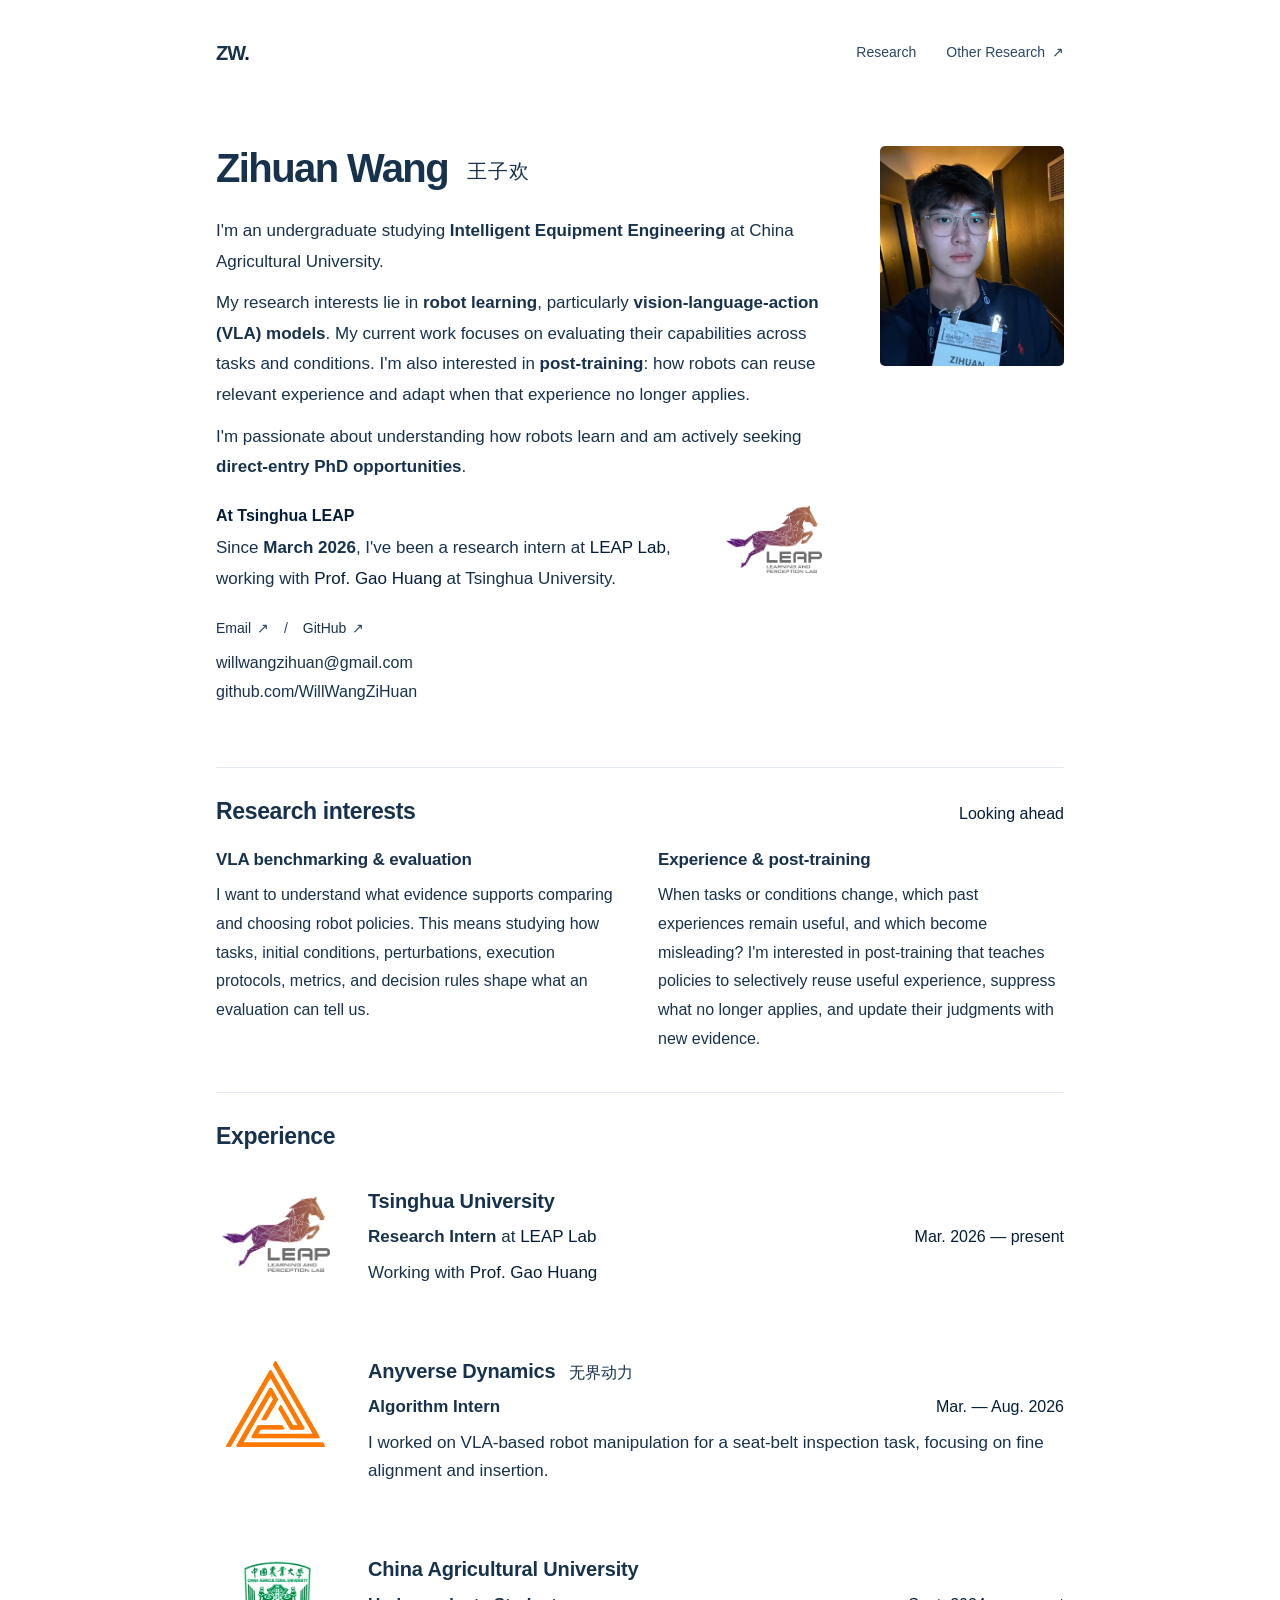
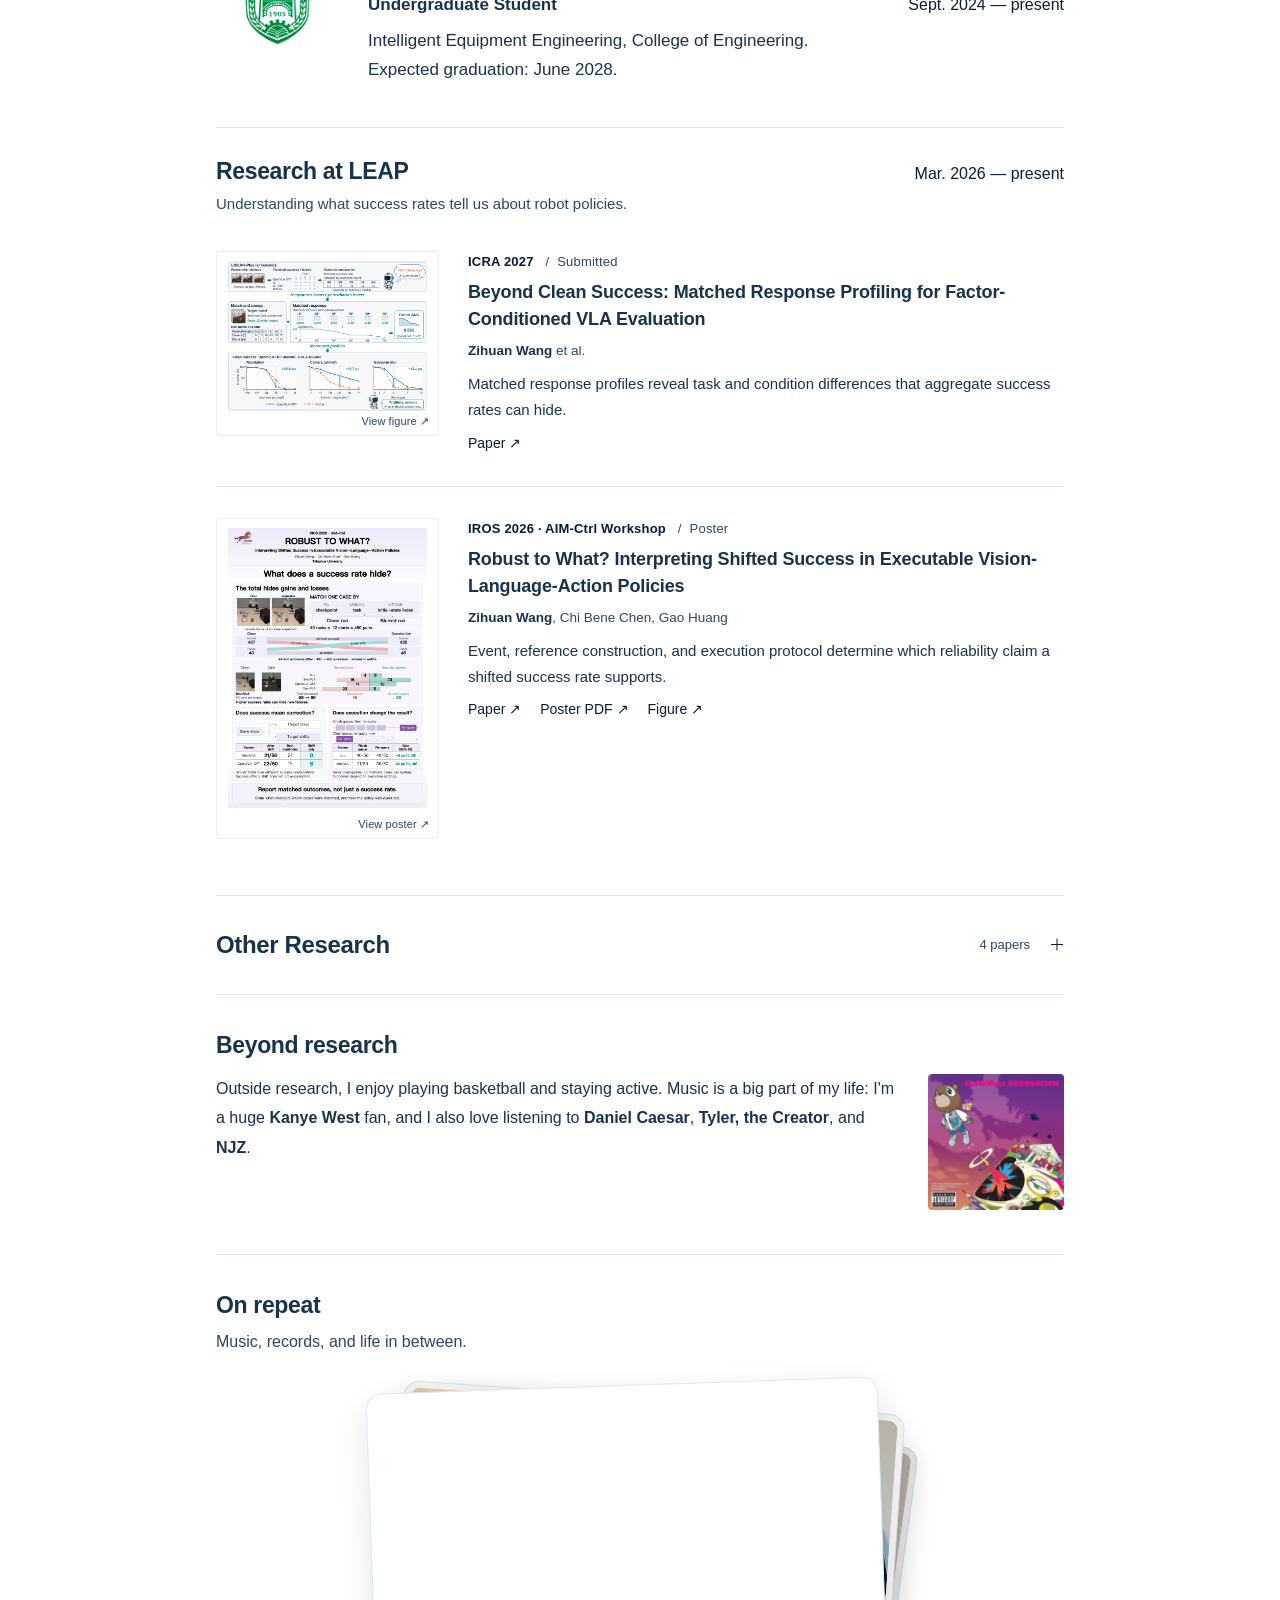
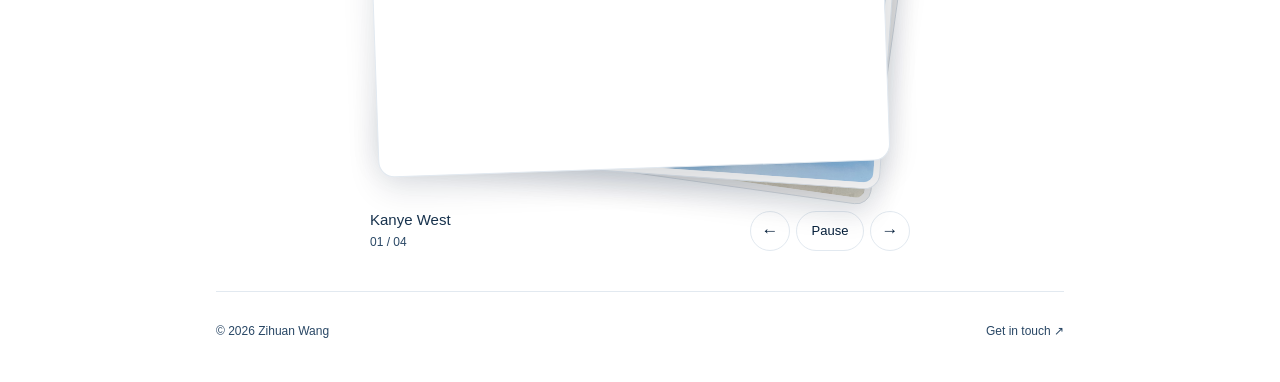
==== index.html @ 2c4bafeb "Refine the opening bio around current research interests" ====
<!doctype html>
<html lang="en">
<head>
  <meta charset="utf-8">
  <meta name="viewport" content="width=device-width, initial-scale=1">
  <meta name="description" content="Zihuan Wang — Undergraduate at China Agricultural University. Research interests in vision-language-action models, evaluation, and learning from experience.">
  <meta name="theme-color" content="#ffffff">
  <title>Zihuan Wang · 王子欢</title>
  <link rel="icon" href="assets/favicon.svg" type="image/svg+xml">
  <link rel="stylesheet" href="styles.css">
  <script src="script.js" defer></script>
</head>
<body>
  <a class="skip-link" href="#main">Skip to content</a>
  <div class="page">
    <header class="site-header">
      <a class="wordmark" href="#main" aria-label="Zihuan Wang, back to top">ZW<span>.</span></a>
      <nav aria-label="Main navigation">
        <a href="#research">Research</a>
        <a href="#more" class="more-link">Other Research <span aria-hidden="true">↗</span></a>
      </nav>
    </header>

    <main id="main">
      <section class="intro" aria-labelledby="name">
        <div class="intro-copy">
          <h1 id="name">Zihuan Wang <span lang="zh-CN">王子欢</span></h1>
          <p class="bio">I'm an undergraduate studying <strong>Intelligent Equipment Engineering</strong> at China Agricultural University.</p>
          <p class="bio">My research interests lie in <strong>robot learning</strong>, particularly <strong>vision-language-action (VLA) models</strong>. My current work focuses on evaluating their capabilities across tasks and conditions. I'm also interested in <strong>post-training</strong>: how robots can reuse relevant experience and adapt when that experience no longer applies.</p>
          <p class="bio">I'm passionate about understanding how robots learn and am actively seeking <strong>direct-entry PhD opportunities</strong>.</p>
          <div class="affiliation">
            <img class="lab-logo" src="assets/images/leap-lab.png" alt="LEAP — Learning and Perception Lab" width="1763" height="1249" decoding="async">
            <h2 class="intro-subheading">At Tsinghua LEAP</h2>
            <p class="bio">Since <strong>March 2026</strong>, I've been a research intern at <a href="https://www.leaplab.ai/" target="_blank" rel="noopener noreferrer">LEAP Lab</a>, working with <a href="https://gaohuang-net.github.io/" target="_blank" rel="noopener noreferrer">Prof. Gao Huang</a> at Tsinghua University.</p>
          </div>
          <div class="contact" aria-label="Contact and profiles">
            <div class="contact-links">
              <a href="mailto:willwangzihuan@gmail.com">Email <span aria-hidden="true">↗</span></a>
              <span class="link-divider" aria-hidden="true">/</span>
              <a href="https://github.com/WillWangZiHuan" target="_blank" rel="noopener noreferrer">GitHub <span aria-hidden="true">↗</span></a>
            </div>
            <div class="contact-details">
              <p><a href="mailto:willwangzihuan@gmail.com">willwangzihuan@gmail.com</a></p>
              <p><a href="https://github.com/WillWangZiHuan" target="_blank" rel="noopener noreferrer">github.com/WillWangZiHuan</a></p>
            </div>
          </div>
        </div>
        <figure class="portrait">
          <img src="assets/images/portrait.jpg" alt="Zihuan Wang at IGARSS 2026" width="2316" height="3088" fetchpriority="high">
        </figure>
      </section>

      <section class="research-interests" aria-labelledby="interests-title">
        <div class="section-heading">
          <h2 id="interests-title">Research interests</h2>
          <p>Looking ahead</p>
        </div>
        <div class="directions">
          <div>
            <h3>VLA benchmarking &amp; evaluation</h3>
            <p>I want to understand what evidence supports comparing and choosing robot policies. This means studying how tasks, initial conditions, perturbations, execution protocols, metrics, and decision rules shape what an evaluation can tell us.</p>
          </div>
          <div>
            <h3>Experience &amp; post-training</h3>
            <p>When tasks or conditions change, which past experiences remain useful, and which become misleading? I'm interested in post-training that teaches policies to selectively reuse useful experience, suppress what no longer applies, and update their judgments with new evidence.</p>
          </div>
        </div>
      </section>

      <section id="experience" class="experience-section" aria-labelledby="experience-title">
        <div class="section-heading">
          <h2 id="experience-title">Experience</h2>
        </div>
        <article class="experience-entry" aria-labelledby="leap-title">
          <div class="experience-logo">
            <img src="assets/images/leap-lab.png" alt="LEAP — Learning and Perception Lab" width="1763" height="1249" loading="lazy" decoding="async">
          </div>
          <div class="experience-copy">
            <h3 id="leap-title">Tsinghua University</h3>
            <p class="experience-date"><time datetime="2026-03">Mar. 2026</time> — present</p>
            <p class="experience-role"><strong>Research Intern</strong> at <a href="https://www.leaplab.ai/" target="_blank" rel="noopener noreferrer">LEAP Lab</a></p>
            <p class="experience-description">Working with <a href="https://gaohuang-net.github.io/" target="_blank" rel="noopener noreferrer">Prof. Gao Huang</a></p>
          </div>
        </article>
        <article class="experience-entry" aria-labelledby="anyverse-title">
          <div class="experience-logo experience-logo--anyverse">
            <img src="assets/images/anyverse-dynamics.png" alt="Anyverse Dynamics logo" width="3190" height="667" loading="lazy" decoding="async">
          </div>
          <div class="experience-copy">
            <h3 id="anyverse-title"><a href="https://anyverse.com/" target="_blank" rel="noopener noreferrer">Anyverse Dynamics <span lang="zh-CN">无界动力</span></a></h3>
            <p class="experience-date"><time datetime="2026-03">Mar.</time> — <time datetime="2026-08">Aug. 2026</time></p>
            <p class="experience-role"><strong>Algorithm Intern</strong></p>
            <p class="experience-description">I worked on VLA-based robot manipulation for a seat-belt inspection task, focusing on fine alignment and insertion.</p>
          </div>
        </article>
        <article class="experience-entry" aria-labelledby="cau-title">
          <div class="experience-logo">
            <img src="assets/images/cau-emblem.png" alt="China Agricultural University emblem" width="162" height="201" loading="lazy" decoding="async">
          </div>
          <div class="experience-copy">
            <h3 id="cau-title"><a href="https://www.cau.edu.cn/" target="_blank" rel="noopener noreferrer">China Agricultural University</a></h3>
            <p class="experience-date"><time datetime="2024-09">Sept. 2024</time> — present</p>
            <p class="experience-role"><strong>Undergraduate Student</strong></p>
            <p class="experience-description">Intelligent Equipment Engineering, College of Engineering.<br>Expected graduation: <time datetime="2028-06">June 2028</time>.</p>
          </div>
        </article>
      </section>

      <section id="research" class="research-section" aria-labelledby="research-title">
        <div class="section-heading">
          <h2 id="research-title">Research at LEAP</h2>
          <p>Mar. 2026 — present</p>
        </div>
        <p class="section-note">Understanding what success rates tell us about robot policies.</p>

        <article class="paper" aria-labelledby="icra-title">
          <a class="paper-figure" href="assets/images/icra.webp" data-figure data-caption="Figure 1. Matched response profiling for VLA evaluation. The schematic contrasts reference-count summaries with task-specific profiles over controlled visual changes. The camera example uses 12 matched initial states per level. OpenVLA-OFT and X-VLA each achieve 458/480 clean successes but differ under visual changes; curves show suite-balanced means and ribbons show 95% matched state-block bootstrap intervals. Annotated gaps are X-VLA minus OpenVLA-OFT, in percentage points." aria-label="Enlarge Figure 1 from Beyond Clean Success">
            <img src="assets/images/icra.webp" alt="Matched response profiling: equal clean success, different responses across resolution, camera angle, and blur." width="3072" height="2274" decoding="async">
            <span class="figure-hint" aria-hidden="true">View figure ↗</span>
          </a>
          <div class="paper-copy">
            <p class="paper-venue">ICRA 2027 <span class="status">Submitted</span></p>
            <h3 id="icra-title"><a href="assets/papers/icra.pdf" target="_blank" rel="noopener">Beyond Clean Success: Matched Response Profiling for Factor-Conditioned VLA Evaluation</a></h3>
            <p class="authors"><strong>Zihuan Wang</strong> et al.</p>
            <p class="paper-summary">Matched response profiles reveal task and condition differences that aggregate success rates can hide.</p>
            <div class="paper-links"><a href="assets/papers/icra.pdf" target="_blank" rel="noopener">Paper <span aria-hidden="true">↗</span></a></div>
          </div>
        </article>

        <article class="paper" aria-labelledby="iros-title">
          <a class="paper-figure poster-preview" href="assets/images/iros-poster.webp" data-figure data-caption="Robust to What? Original A0 poster for the IROS 2026 AIM-Ctrl Workshop. Zihuan Wang, Chi Bene Chen, and Gao Huang · Tsinghua University. Preview rendered from the original PDF; use the Poster PDF link for the full-resolution document." aria-label="Enlarge the IROS 2026 workshop poster">
            <img src="assets/images/iros-poster.webp" alt="Original IROS poster: matched outcomes, shifted success, and the role of execution protocols in VLA evaluation." width="1557" height="2200" loading="lazy" decoding="async">
            <span class="figure-hint" aria-hidden="true">View poster ↗</span>
          </a>
          <div class="paper-copy">
            <p class="paper-venue">IROS 2026 · AIM-Ctrl Workshop <span class="status">Poster</span></p>
            <h3 id="iros-title"><a href="assets/papers/iros.pdf" target="_blank" rel="noopener">Robust to What? Interpreting Shifted Success in Executable Vision-Language-Action Policies</a></h3>
            <p class="authors"><strong>Zihuan Wang</strong>, Chi Bene Chen, Gao Huang</p>
            <p class="paper-summary">Event, reference construction, and execution protocol determine which reliability claim a shifted success rate supports.</p>
            <div class="paper-links"><a href="assets/papers/iros.pdf" target="_blank" rel="noopener">Paper <span aria-hidden="true">↗</span></a><a href="assets/papers/iros-poster.pdf" target="_blank" rel="noopener">Poster PDF <span aria-hidden="true">↗</span></a><a href="assets/images/iros.webp" data-figure data-caption="Figure 1. Evaluation constructions for interpreting shifted VLA success. Left: clean and dark-table appearance conditions; base and alternate cohorts share 10 of 20 states, while clean/dark outcomes in the base cohort are matched by state index. Right: 50 keys per checkpoint match task, initial state, policy seed, and a step-30 event; the target moves 2.5 cm. Native and clear-and-re-query execution give different response opportunities. The paired outcome table distinguishes retained success, clean-only loss, intervention-only success, and joint failure, which a single marginal success rate combines." aria-label="Enlarge Figure 1 from Robust to What?">Figure <span aria-hidden="true">↗</span></a></div>
          </div>
        </article>
      </section>

      <details id="more" class="other-side">
        <summary>
          <span class="more-heading">Other Research</span>
          <span class="more-toggle"><span class="when-closed">4 papers</span><span class="when-open">Hide</span><span class="plus" aria-hidden="true"></span></span>
        </summary>
        <div class="more-content">
          <p class="other-intro">My early undergraduate research focused on <strong>remote sensing and intelligent agriculture</strong>. I studied grassland vegetation forecasting from satellite time series and maize disease and yield analysis from UAV imagery, with an emphasis on spatiotemporal modeling and efficient visual models.</p>
          <p class="other-intro">The four papers below grew out of this work. They gave me experience in developing models, designing experiments, interpreting results, and writing research papers. This experience provides a foundation for my current research in robot learning and evaluation.</p>

          <article class="paper" aria-labelledby="jstars-title">
            <a class="paper-figure" href="assets/images/jstars.webp" data-figure data-caption="Figure 3. Reliability-Aware Attention for annual grassland NDVI forecasting from Landsat sequences. QA-retained observation counts form relative support values, which condition token gating, attention key bias, and value gating. The framework predicts annual ΔNDVI while preserving content-dependent interactions; the support operations add no trainable parameters. This is a method schematic, not a result plot." aria-label="Enlarge the Reliability-Aware Attention framework">
              <img src="assets/images/jstars.webp" alt="Landsat forecasting pipeline with observation-support token gating, key bias, and value gating." width="2200" height="1026" loading="lazy" decoding="async">
              <span class="figure-hint" aria-hidden="true">View figure ↗</span>
            </a>
            <div class="paper-copy">
              <p class="paper-venue">IEEE J-STARS · 2026 <span class="status">Accepted</span></p>
              <h3 id="jstars-title">Spatiotemporal Prediction of Grassland NDVI Dynamics Under Reduced Observation Support via Reliability-Aware Attention</h3>
              <p class="authors"><strong>Zihuan Wang</strong>, Chenyu Zhou, Fangyu He, Jianxi Huang, Tianyi Wang</p>
              <p class="paper-summary">QA-retained observation counts guide attention for grassland NDVI forecasting across geographic holdouts.</p>
            </div>
          </article>

          <article class="paper" aria-labelledby="symbiomamba-title">
            <a class="paper-figure" href="assets/images/symbiomamba.webp" data-figure data-caption="Figure 2. UAV data acquisition for SymbioMamba across the Hetao Irrigation District and Jungar Banner in Inner Mongolia. A DJI Matrice 300 RTK with a Zenmuse H20T camera acquires maize imagery at 30–50 m flight altitude and 1.5 cm/pixel ground sampling distance. The diagram shows the sensing conditions for disease and yield analysis; it is not a performance comparison." aria-label="Enlarge the SymbioMamba UAV acquisition figure">
              <img src="assets/images/symbiomamba.webp" alt="UAV imagery acquisition across maize fields, with study-area maps and sensing geometry." width="2200" height="788" loading="lazy" decoding="async">
              <span class="figure-hint" aria-hidden="true">View figure ↗</span>
            </a>
            <div class="paper-copy">
              <p class="paper-venue">Agriculture · 2026</p>
              <h3 id="symbiomamba-title">SymbioMamba: An Efficient Dual-Stream State-Space Framework for Real-Time Maize Disease and Yield Analysis on UAV Platforms</h3>
              <p class="authors"><strong>Zihuan Wang*</strong>, Yuru Wang*, Bocheng Zhou, Xu Yan, Peijiang Guo, Hanyu Yang, Yihong Song</p>
              <p class="paper-summary">A CNN–Mamba dual-stream framework combines local disease features and field-scale context for maize disease and yield analysis.</p>
            </div>
          </article>

          <article class="paper" aria-labelledby="litemamba-title">
            <a class="paper-figure" href="assets/images/litemamba.webp" data-figure data-caption="Figure 1. Overview of LiteMamba-cGAN for forecasting grassland NDVI. Yearly NDVI sequences pass through patch embedding and temporal LiteMamba blocks; a U-Net generator produces the target-year map, while a conditional discriminator supports adversarial training. This architecture diagram is from the IGARSS 2026 proceedings, page 301." aria-label="Enlarge the LiteMamba-cGAN architecture">
              <img src="assets/images/litemamba.webp" alt="LiteMamba-cGAN architecture linking annual NDVI sequences, temporal encoding, a U-Net generator, and a conditional discriminator." width="2661" height="2028" loading="lazy" decoding="async">
              <span class="figure-hint" aria-hidden="true">View figure ↗</span>
            </a>
            <div class="paper-copy">
              <p class="paper-venue">IEEE IGARSS · 2026 <span class="status">Poster</span></p>
              <h3 id="litemamba-title">LiteMamba-cGAN: A Lightweight Spatiotemporal Generative Model for Grassland Degradation Forecasting from NDVI Sequences</h3>
              <p class="authors"><strong>Zihuan Wang</strong>, Lei Liang, Yilin Zhao, Tianyi Wang</p>
              <p class="paper-summary">Mamba-inspired temporal modeling meets conditional generation for forecasting grassland NDVI from satellite time series.</p>
            </div>
          </article>

          <article class="paper" aria-labelledby="rl-title">
            <a class="paper-figure" href="assets/images/rl-correction.webp" data-figure data-caption="Figure 1. Spatially selective residual correction for NDVI prediction. Historical NDVI, CHIRPS precipitation, and valid-mask sequences feed a PredRNN++ base predictor and a residual refiner. A one-step RL-style spatial gate chooses a correction coefficient from {0, 0.25, 0.5, 0.75, 1.0} for each cell; the final map adds the gated residual to the base prediction. The gate models a contextual-bandit decision rather than sequential control." aria-label="Enlarge the RL-selective residual correction framework">
              <img src="assets/images/rl-correction.webp" alt="NDVI forecasting with a PredRNN++ baseline, residual refiner, spatial RL gate, and gated residual fusion." width="4000" height="2250" loading="lazy" decoding="async">
              <span class="figure-hint" aria-hidden="true">View figure ↗</span>
            </a>
            <div class="paper-copy">
              <p class="paper-venue">IEEE AP-GARSS · 2026 <span class="status">Poster</span></p>
              <h3 id="rl-title">Spatially Selective Residual Correction for Spatiotemporal NDVI Prediction via Reinforcement Learning</h3>
              <p class="authors">Chenyu Zhou*, <strong>Zihuan Wang*</strong>, Fangyu He, Tianyi Wang</p>
              <p class="paper-summary">A one-step RL gate chooses where and how strongly to correct residual errors in predicted NDVI maps.</p>
            </div>
          </article>
          <p class="contribution-note">* Equal contribution.</p>
        </div>
      </details>

      <section class="personal-interests" aria-labelledby="personal-title">
        <h2 id="personal-title">Beyond research</h2>
        <img class="album-art" src="assets/images/graduation.jpg" alt="Kanye West's Graduation album artwork featuring the Dropout Bear." width="1200" height="1200" loading="lazy" decoding="async">
        <p>Outside research, I enjoy playing basketball and staying active. Music is a big part of my life: I'm a huge <strong>Kanye West</strong> fan, and I also love listening to <strong>Daniel Caesar</strong>, <strong>Tyler, the Creator</strong>, and <strong>NJZ</strong>.</p>
      </section>

      <section id="photos" class="photo-journal" aria-labelledby="photos-title">
        <h2 id="photos-title">On repeat</h2>
        <p class="photo-intro">Music, records, and life in between.</p>
        <div class="photo-viewer" role="region" aria-roledescription="carousel" aria-label="Music and life photos">
          <button class="photo-stack" type="button" aria-label="View current photo in full" aria-describedby="photo-caption photo-count">
            <span class="photo-card" data-depth="0" data-label="Kanye West" data-caption="A stage screen reading Kanye West.">
              <img src="assets/images/moments/kanye-stage.jpg" alt="A stage screen with the words Kanye West." width="1206" height="1206" loading="lazy" decoding="async">
            </span>
            <span class="photo-card" data-depth="1" data-label="The collection" data-caption="Chinese Football CDs and merchandise." aria-hidden="true">
              <img src="assets/images/moments/chinese-football.jpg" alt="Chinese Football CDs and illustrated band merchandise arranged together." width="3526" height="2236" loading="lazy" decoding="async">
            </span>
            <span class="photo-card" data-depth="2" data-label="Records" data-caption="A red record sleeve, up close." aria-hidden="true">
              <img src="assets/images/moments/record.jpg" alt="A person holding a red record sleeve toward the camera." width="1521" height="1740" loading="lazy" decoding="async">
            </span>
            <span class="photo-card" data-depth="3" data-label="Live music" data-caption="A live music performance in a stadium." aria-hidden="true">
              <img src="assets/images/moments/live-show.jpg" alt="A stadium at night with a performer on the stage and a large screen above." width="1706" height="1279" loading="lazy" decoding="async">
            </span>
          </button>
          <div class="photo-toolbar">
            <div class="photo-meta" aria-live="off" aria-atomic="true">
              <p id="photo-caption">Kanye West</p>
              <p id="photo-count">01 / 04</p>
            </div>
            <div class="photo-controls">
              <button id="photo-prev" type="button" aria-label="Previous photo">←</button>
              <button id="photo-play" type="button" aria-label="Pause slideshow">Pause</button>
              <button id="photo-next" type="button" aria-label="Next photo">→</button>
            </div>
          </div>
        </div>
      </section>
    </main>

    <footer>
      <span>© 2026 Zihuan Wang</span>
      <a href="mailto:willwangzihuan@gmail.com">Get in touch <span aria-hidden="true">↗</span></a>
    </footer>
  </div>

  <dialog id="figure-dialog" aria-labelledby="figure-title" aria-describedby="figure-caption">
    <div class="dialog-bar"><h2 id="figure-title">Image viewer</h2><button type="button" class="dialog-close" aria-label="Close image">Close <span aria-hidden="true">×</span></button></div>
    <figure><img id="figure-image" alt=""><figcaption id="figure-caption"></figcaption></figure>
  </dialog>
</body>
</html>
---- styles.css ----
:root {
  color-scheme: light;
  --ink: #17324d;
  --muted: #294765;
  --accent: #041e3a;
  --line: #e2e9f0;
  font-family: -apple-system, BlinkMacSystemFont, "Segoe UI", Helvetica, Arial, "PingFang SC", "Microsoft YaHei", sans-serif;
  font-synthesis: none;
}
* { box-sizing: border-box; }
html { scroll-behavior: smooth; scroll-padding-top: 28px; }
body { margin: 0; background: #fff; color: var(--ink); font-size: 17px; line-height: 1.65; -webkit-font-smoothing: antialiased; }
a { color: var(--accent); text-decoration: none; text-underline-offset: 4px; }
a:hover { text-decoration: underline; }
a:focus-visible, button:focus-visible, summary:focus-visible { outline: 2px solid var(--accent); outline-offset: 6px; border-radius: 2px; }
button, summary, a { -webkit-tap-highlight-color: transparent; }
button { font: inherit; }
strong { font-weight: 600; }
p, h1, h2, h3, figure { margin: 0; }
.page { max-width: 916px; padding: 0 34px; margin: auto; }
.skip-link { position: absolute; top: -60px; left: 20px; background: white; padding: 8px 16px; z-index: 10; }
.skip-link:focus { top: 12px; }
.site-header { display: flex; justify-content: space-between; align-items: center; height: 106px; margin-bottom: 36px; }
.wordmark { color: var(--ink); font-size: 20px; font-weight: 650; letter-spacing: -.9px; }
.wordmark span { color: var(--accent); }
.wordmark:hover { text-decoration: none; }
nav { display: flex; gap: 30px; align-items: center; font-size: 14px; }
nav a { color: var(--muted); }
nav a:hover { color: var(--accent); }
nav span { display: inline-block; margin-left: 3px; font-size: 14px; }
.intro { display: grid; grid-template-columns: 1fr 184px; gap: 58px; align-items: start; padding-bottom: 60px; }
h1 { font-size: 40px; font-weight: 550; letter-spacing: -1.6px; line-height: 1.3; margin: 0 0 22px; }
h1 span { display: inline-block; margin-left: 9px; color: var(--ink); font-size: 20px; font-weight: 400; letter-spacing: 1px; vertical-align: 4px; white-space: nowrap; }
.bio { font-size: 17px; line-height: 1.8; }
.bio + .bio { margin-top: 11px; }
.affiliation { display: flow-root; margin-top: 22px; }
.lab-logo { display: block; float: right; width: 96px; height: auto; margin: 0 0 10px 24px; }
.intro-subheading { color: var(--accent); font-size: 16px; margin-bottom: 6px; letter-spacing: 0; font-weight: 600; }
.contact { margin-top: 23px; }
.contact-links { display: flex; gap: 15px; align-items: center; font-size: 14px; }
.contact-links a { color: var(--ink); }
.contact-links a:hover { color: var(--accent); }
.contact-links a span { color: var(--muted); margin-left: 2px; }
.contact-details { margin-top: 9px; font-size: 16px; line-height: 1.8; }
.contact-details a { color: var(--ink); overflow-wrap: anywhere; }
.link-divider { color: var(--muted); }
.portrait { margin-top: 4px; }
.portrait img { display: block; width: 184px; height: 220px; object-fit: cover; object-position: 50% 28%; border-radius: 5px; }
.section-heading { border-top: 1px solid var(--line); padding-top: 27px; display: flex; justify-content: space-between; align-items: baseline; gap: 20px; }
h2 { font-size: 23px; line-height: 1.4; font-weight: 550; letter-spacing: -.35px; }
.section-heading > p { color: var(--accent); font-size: 16px; font-weight: 500; white-space: nowrap; }
.section-note { color: var(--muted); font-size: 15px; margin-top: 5px; margin-bottom: 3px; }
.research-interests { padding-bottom: 38px; }
.directions { display: grid; grid-template-columns: repeat(2, minmax(0, 1fr)); gap: 36px; margin-top: 20px; }
.directions h3 { font-size: 17px; }
.directions p { font-size: 16px; line-height: 1.8; margin-top: 8px; color: var(--ink); }
.experience-section { padding-bottom: 8px; }
.experience-entry { display: grid; grid-template-columns: 120px minmax(0, 1fr); gap: 32px; align-items: start; padding: 34px 0; }
.experience-logo { display: flex; align-items: center; justify-content: center; height: 96px; }
.experience-logo img { display: block; width: 108px; height: 86px; object-fit: contain; }
/* Show the company symbol from the existing horizontal wordmark. */
.experience-logo--anyverse img { width: 100px; object-fit: cover; object-position: left; }
.experience-copy { display: grid; grid-template-columns: minmax(0, 1fr) auto; gap: 7px 24px; }
.experience-copy h3 { grid-column: 1 / -1; font-size: 20px; line-height: 1.5; font-weight: 600; }
.experience-copy h3 span { display: inline-block; margin-left: 8px; font-size: 16px; font-weight: 400; }
.experience-copy p { color: var(--ink); font-size: 17px; line-height: 1.7; }
.experience-copy .experience-date { grid-column: 2; grid-row: 2; color: var(--accent); font-size: 16px; font-weight: 500; white-space: nowrap; font-variant-numeric: tabular-nums; }
.experience-role { grid-column: 1; grid-row: 2; }
.experience-description { grid-column: 1 / -1; }
.paper { display: grid; grid-template-columns: 223px 1fr; gap: 29px; padding: 31px 0; align-items: start; }
.paper + .paper { border-top: 1px solid var(--line); }
.paper-figure { width: 100%; min-height: 174px; display: flex; flex-direction: column; justify-content: center; position: relative; border: 1px solid #e8edf2; border-radius: 4px; padding: 9px 9px 24px; overflow: hidden; background: #fff; transition: border-color .18s ease; }
.paper-figure:hover { border-color: #90a6bc; text-decoration: none; }
.paper-figure img { width: 100%; height: 150px; object-fit: contain; display: block; }
.poster-preview { padding-bottom: 30px; }
.poster-preview img { height: 280px; }
.figure-hint { font-size: 11px; color: var(--muted); position: absolute; bottom: 5px; right: 9px; letter-spacing: .1px; }
.paper-venue { color: var(--accent); font-size: 13px; font-weight: 600; letter-spacing: .2px; margin-bottom: 6px; line-height: 1.7; }
.status { color: var(--muted); font-weight: 400; display: inline-block; }
.status::before { content: "/"; margin: 0 8px; color: var(--muted); }
h3 { font-size: 18px; font-weight: 600; line-height: 1.5; letter-spacing: -.15px; }
h3 a { color: var(--ink); }
h3 a:hover { color: var(--accent); }
.authors { color: var(--muted); font-size: 13.5px; line-height: 1.7; margin-top: 7px; }
.authors strong { color: var(--ink); }
.paper-summary { font-size: 15px; line-height: 1.75; margin-top: 8px; color: var(--ink); }
.paper-links { display: flex; gap: 19px; font-size: 14px; margin-top: 8px; }
.other-side { margin-top: 25px; border-top: 1px solid var(--line); border-bottom: 1px solid var(--line); }
.other-side summary { display: flex; justify-content: space-between; align-items: center; gap: 20px; cursor: pointer; list-style: none; padding: 29px 0 30px; }
.other-side summary::-webkit-details-marker { display: none; }
.more-heading { font-size: 24px; font-weight: 550; letter-spacing: -.35px; }
.more-toggle { display: flex; align-items: center; gap: 20px; font-size: 13px; color: var(--muted); }
.plus { width: 14px; height: 14px; position: relative; color: var(--accent); }
.plus::before, .plus::after { content: ""; position: absolute; background: currentColor; top: 6px; left: 1px; width: 12px; height: 1px; }
.plus::after { transform: rotate(90deg); transition: transform .18s ease; }
.other-side[open] .plus::after { transform: rotate(0); }
.when-open, .other-side[open] .when-closed { display: none; }
.other-side[open] .when-open { display: inline; }
.other-intro { max-width: 660px; color: var(--muted); font-size: 16px; padding: 0 0 5px; }
.other-intro + .other-intro { margin-top: 10px; }
.contribution-note { font-size: 13px; color: var(--muted); margin: 0 0 25px; }
.personal-interests { display: flow-root; padding: 34px 0; border-bottom: 1px solid var(--line); }
.personal-interests p { font-size: 16px; line-height: 1.85; margin-top: 12px; }
.album-art { float: right; width: 136px; height: 136px; margin: 12px 0 10px 30px; border-radius: 4px; }
.photo-journal { padding: 34px 0 38px; border-bottom: 1px solid var(--line); overflow: hidden; }
.photo-intro { color: var(--muted); font-size: 16px; margin-top: 8px; }
.photo-viewer { max-width: 560px; margin: 30px auto 0; }
.photo-stack { display: block; position: relative; isolation: isolate; width: calc(100% - 48px); aspect-ratio: 4 / 3; margin: 20px 36px 40px 12px; padding: 0; border: 0; background: none; cursor: zoom-in; touch-action: pan-y; }
.photo-card { position: absolute; inset: 0; display: block; padding: 6px; border: 1px solid var(--line); border-radius: 16px; background: #fff; box-shadow: 0 12px 32px #041e3a1c; pointer-events: none; transition: transform .7s cubic-bezier(.22, 1, .36, 1), opacity .5s ease, filter .7s ease; }
.photo-card img { display: block; width: 100%; height: 100%; object-fit: cover; border-radius: 10px; user-select: none; -webkit-user-drag: none; }
.photo-card[data-depth="0"] { z-index: 4; transform: rotate(-2deg); opacity: 1; }
.photo-card[data-depth="1"] { z-index: 3; transform: translate(14px, 8px) rotate(4deg) scale(.98); opacity: 1; filter: brightness(.95); }
.photo-card[data-depth="2"] { z-index: 2; transform: translate(28px, 17px) rotate(8deg) scale(.94); opacity: 1; filter: brightness(.88); }
.photo-card[data-depth="3"] { z-index: 1; transform: translate(-12%, 18px) rotate(-12deg) scale(.9); opacity: 0; }
.photo-card.is-turning { z-index: 5; animation: turn-photo .7s cubic-bezier(.4, 0, .2, 1) both; }
@keyframes turn-photo {
  0% { transform: rotate(-2deg); opacity: 1; }
  45% { transform: translate(calc(-23% * var(--turn-direction)), -5%) rotate(calc(-13deg * var(--turn-direction))); opacity: 1; }
  100% { transform: translate(calc(-45% * var(--turn-direction)), 7%) rotate(calc(-20deg * var(--turn-direction))); opacity: 0; }
}
.photo-toolbar { display: flex; align-items: center; justify-content: space-between; gap: 12px; padding: 0 10px; }
.photo-meta { min-width: 0; }
#photo-caption { font-size: 15px; line-height: 1.4; }
#photo-count { font-size: 12px; color: var(--muted); font-variant-numeric: tabular-nums; margin-top: 3px; }
.photo-controls { display: flex; gap: 6px; flex-shrink: 0; }
.photo-controls button { width: 40px; height: 40px; padding: 0; border: 1px solid var(--line); border-radius: 50%; background: #fff; color: var(--accent); cursor: pointer; }
.photo-controls button:hover { background: #f1f5f8; border-color: #a4b6c7; }
.photo-controls #photo-play { width: 68px; border-radius: 22px; font-size: 13px; }
footer { display: flex; justify-content: space-between; gap: 20px; padding: 30px 0 40px; font-size: 12px; color: var(--muted); }
footer a { color: var(--muted); }
dialog { border: 0; border-radius: 7px; width: min(1160px, calc(100vw - 40px)); max-height: calc(100dvh - 40px); padding: 0; box-shadow: 0 15px 80px #041e3a24; color: var(--ink); }
dialog::backdrop { background: #041e3ad9; }
.dialog-bar { display: flex; justify-content: space-between; align-items: center; padding: 15px 22px; border-bottom: 1px solid var(--line); }
.dialog-bar h2 { font-size: 15px; letter-spacing: 0; }
.dialog-close { border: none; background: none; color: var(--muted); cursor: pointer; font-size: 14px; padding: 7px 0 7px 15px; }
.dialog-close span { margin-left: 12px; font-size: 22px; line-height: .6; vertical-align: -1px; }
dialog figure { padding: 24px; }
dialog figure > img { display: block; width: 100%; max-height: 66dvh; object-fit: contain; }
dialog figcaption { color: var(--muted); font-size: 14px; line-height: 1.8; border-top: 1px solid var(--line); margin-top: 24px; padding-top: 17px; }
@media (max-width: 720px) {
  .page { padding: 0 25px; max-width: 600px; }
  .site-header { height: 78px; margin-bottom: 26px; }
  nav { gap: 22px; font-size: 13px; }
  .intro { grid-template-columns: 1fr 120px; gap: 23px; padding-bottom: 39px; }
  .intro-copy { display: contents; }
  h1 { grid-column: 1; margin: 0; font-size: 32px; letter-spacing: -1.1px; align-self: center; }
  h1 span { display: block; margin: 8px 0 0; font-size: 17px; line-height: 1.2; }
  .portrait { grid-column: 2; grid-row: 1; margin: 0; }
  .portrait img { width: 120px; height: 147px; }
  .bio { grid-column: 1 / -1; font-size: 17px; }
  .bio + .bio { margin-top: -13px; }
  .affiliation { grid-column: 1 / -1; margin-top: 0; }
  .intro-subheading { font-size: 16px; }
  .contact { grid-column: 1 / -1; margin-top: -9px; }
  .section-heading { padding-top: 24px; flex-wrap: wrap; gap: 4px 20px; }
  h2 { font-size: 22px; }
  .directions { grid-template-columns: 1fr; gap: 22px; }
  .experience-entry { grid-template-columns: 76px minmax(0, 1fr); gap: 20px; padding: 28px 0; }
  .experience-logo { height: 74px; }
  .experience-logo img { width: 76px; height: 64px; }
  .experience-logo--anyverse img { width: 74px; }
  .experience-copy { grid-template-columns: minmax(0, 1fr); gap: 7px; }
  .experience-copy h3 { font-size: 19px; }
  .experience-copy h3 span { display: block; margin-left: 0; }
  .experience-copy .experience-date { grid-column: 1; grid-row: auto; }
  .experience-role { grid-row: auto; }
  .paper { grid-template-columns: 1fr; gap: 19px; padding: 27px 0; }
  .paper-figure { padding: 14px 14px 24px; min-height: 0; }
  .paper-figure img { height: auto; max-height: 240px; }
  .poster-preview { max-width: 300px; justify-self: center; padding-bottom: 30px; }
  .poster-preview img { max-height: 380px; }
  .paper-copy { min-width: 0; }
  .other-side { margin-top: 13px; }
  .more-heading { font-size: 22px; }
  .more-toggle { gap: 12px; font-size: 12px; }
  .other-side summary { gap: 12px; padding: 25px 0; }
  .album-art { width: 108px; height: 108px; margin-left: 20px; }
  .photo-viewer { margin-top: 24px; }
  .photo-toolbar { padding: 0; }
  .photo-card { padding: 5px; border-radius: 13px; }
  .photo-card img { border-radius: 8px; }
  dialog { width: calc(100vw - 20px); max-height: calc(100dvh - 20px); }
  dialog figure { padding: 13px; }
  .dialog-bar { padding: 11px 15px; }
  dialog figcaption { margin-top: 17px; padding-top: 13px; }
}
@media (max-width: 360px) {
  .page { padding: 0 19px; }
  .intro { grid-template-columns: 1fr 102px; gap: 20px; }
  .portrait img { width: 102px; height: 131px; }
  h1 { font-size: 28px; }
  .when-closed { max-width: 68px; text-align: right; }
}
@media (prefers-reduced-motion: reduce) {
  html { scroll-behavior: auto; }
  * { transition: none !important; }
  .photo-card.is-turning { animation: none; }
}
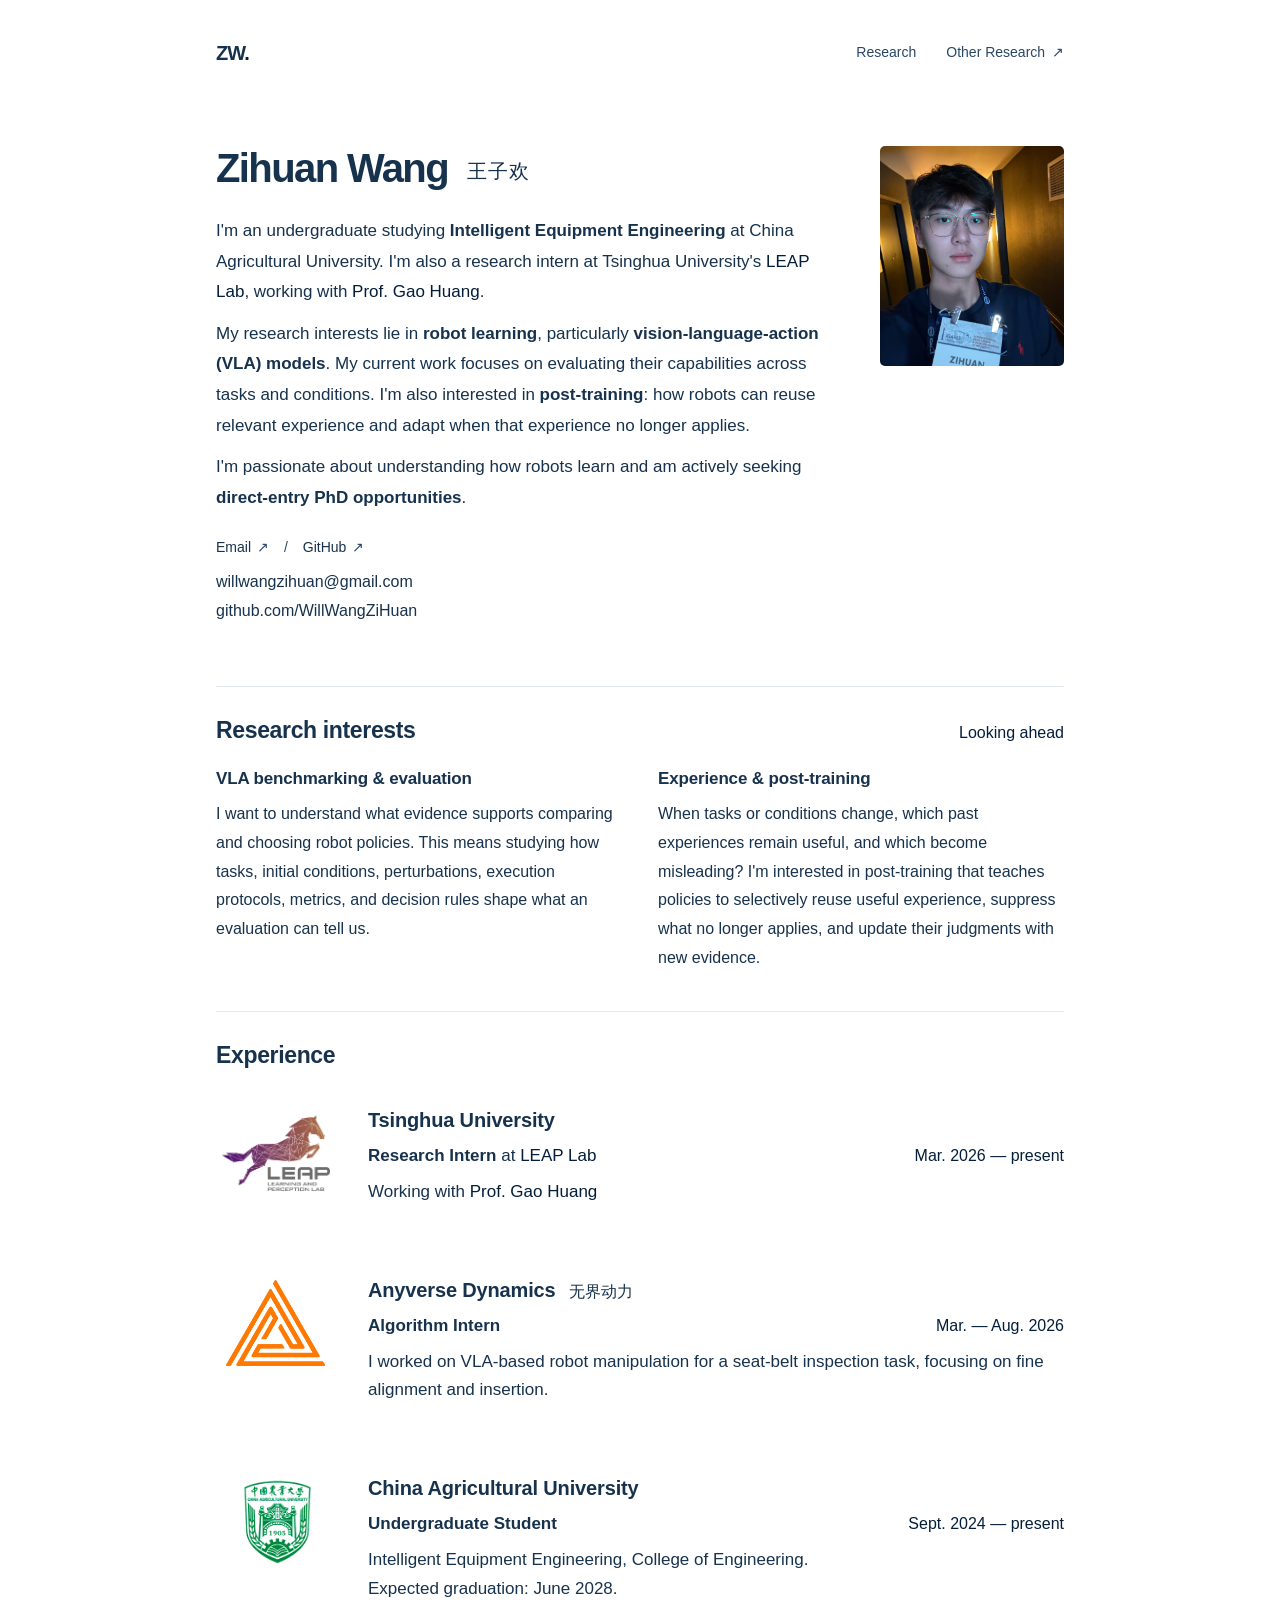
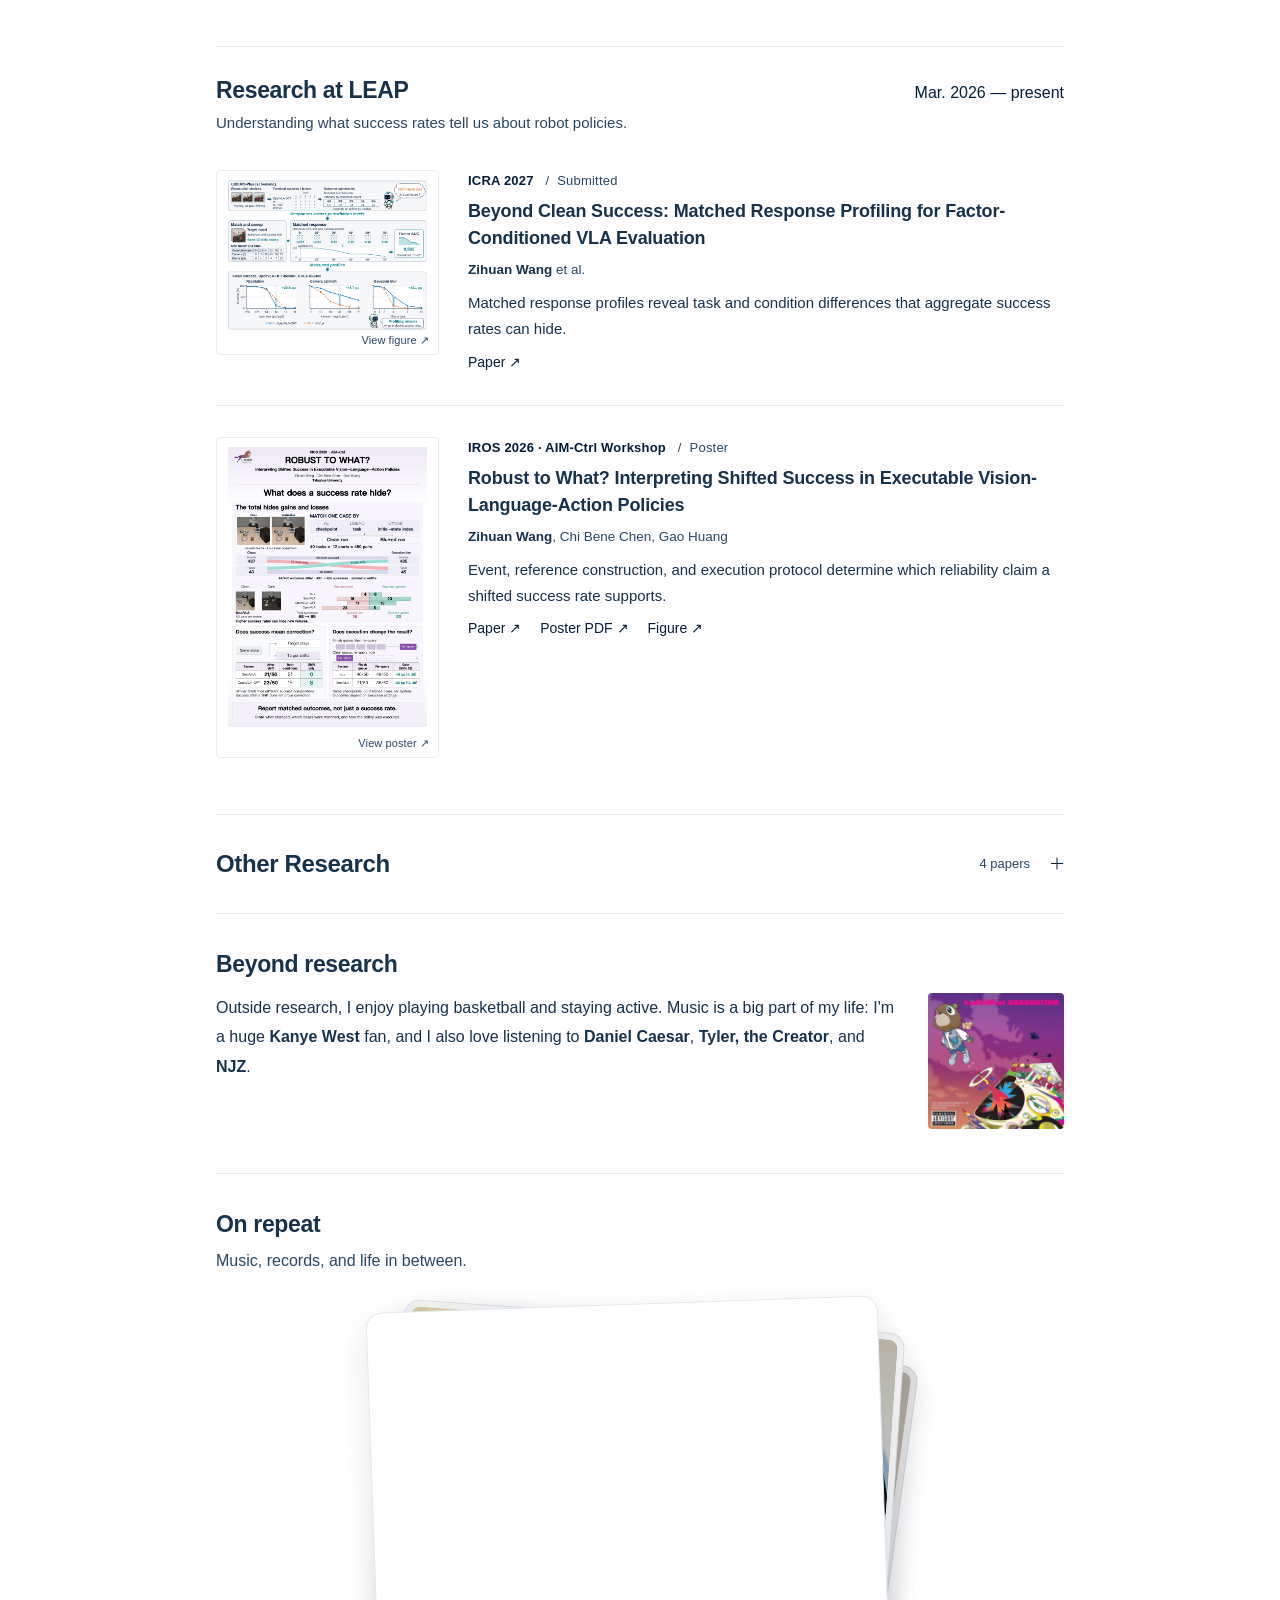
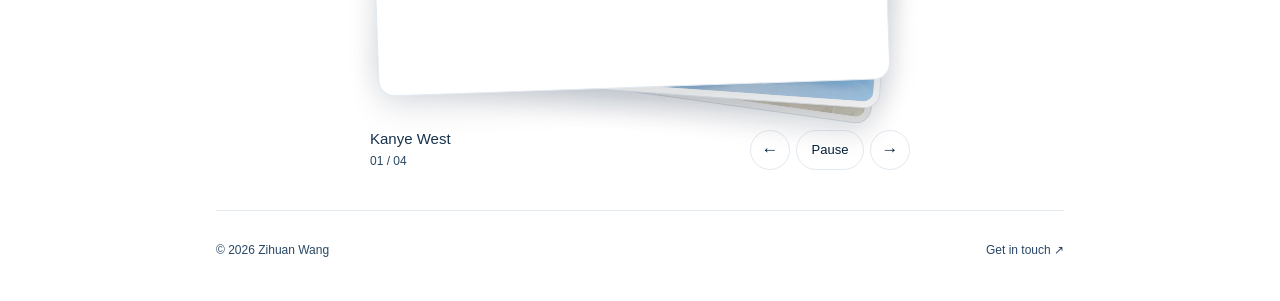
==== commit 6842edcf: "Integrate LEAP affiliation into the opening biography" ====
--- a/index.html
+++ b/index.html
@@ -25,14 +25,9 @@
       <section class="intro" aria-labelledby="name">
         <div class="intro-copy">
           <h1 id="name">Zihuan Wang <span lang="zh-CN">王子欢</span></h1>
-          <p class="bio">I'm an undergraduate studying <strong>Intelligent Equipment Engineering</strong> at China Agricultural University.</p>
+          <p class="bio">I'm an undergraduate studying <strong>Intelligent Equipment Engineering</strong> at China Agricultural University. I'm also a research intern at Tsinghua University's <a href="https://www.leaplab.ai/" target="_blank" rel="noopener noreferrer">LEAP Lab</a>, working with <a href="https://gaohuang-net.github.io/" target="_blank" rel="noopener noreferrer">Prof. Gao Huang</a>.</p>
           <p class="bio">My research interests lie in <strong>robot learning</strong>, particularly <strong>vision-language-action (VLA) models</strong>. My current work focuses on evaluating their capabilities across tasks and conditions. I'm also interested in <strong>post-training</strong>: how robots can reuse relevant experience and adapt when that experience no longer applies.</p>
           <p class="bio">I'm passionate about understanding how robots learn and am actively seeking <strong>direct-entry PhD opportunities</strong>.</p>
-          <div class="affiliation">
-            <img class="lab-logo" src="assets/images/leap-lab.png" alt="LEAP — Learning and Perception Lab" width="1763" height="1249" decoding="async">
-            <h2 class="intro-subheading">At Tsinghua LEAP</h2>
-            <p class="bio">Since <strong>March 2026</strong>, I've been a research intern at <a href="https://www.leaplab.ai/" target="_blank" rel="noopener noreferrer">LEAP Lab</a>, working with <a href="https://gaohuang-net.github.io/" target="_blank" rel="noopener noreferrer">Prof. Gao Huang</a> at Tsinghua University.</p>
-          </div>
           <div class="contact" aria-label="Contact and profiles">
             <div class="contact-links">
               <a href="mailto:willwangzihuan@gmail.com">Email <span aria-hidden="true">↗</span></a>
--- a/styles.css
+++ b/styles.css
@@ -33,9 +33,6 @@
 h1 span { display: inline-block; margin-left: 9px; color: var(--ink); font-size: 20px; font-weight: 400; letter-spacing: 1px; vertical-align: 4px; white-space: nowrap; }
 .bio { font-size: 17px; line-height: 1.8; }
 .bio + .bio { margin-top: 11px; }
-.affiliation { display: flow-root; margin-top: 22px; }
-.lab-logo { display: block; float: right; width: 96px; height: auto; margin: 0 0 10px 24px; }
-.intro-subheading { color: var(--accent); font-size: 16px; margin-bottom: 6px; letter-spacing: 0; font-weight: 600; }
 .contact { margin-top: 23px; }
 .contact-links { display: flex; gap: 15px; align-items: center; font-size: 14px; }
 .contact-links a { color: var(--ink); }
@@ -149,8 +146,6 @@
   .portrait img { width: 120px; height: 147px; }
   .bio { grid-column: 1 / -1; font-size: 17px; }
   .bio + .bio { margin-top: -13px; }
-  .affiliation { grid-column: 1 / -1; margin-top: 0; }
-  .intro-subheading { font-size: 16px; }
   .contact { grid-column: 1 / -1; margin-top: -9px; }
   .section-heading { padding-top: 24px; flex-wrap: wrap; gap: 4px 20px; }
   h2 { font-size: 22px; }
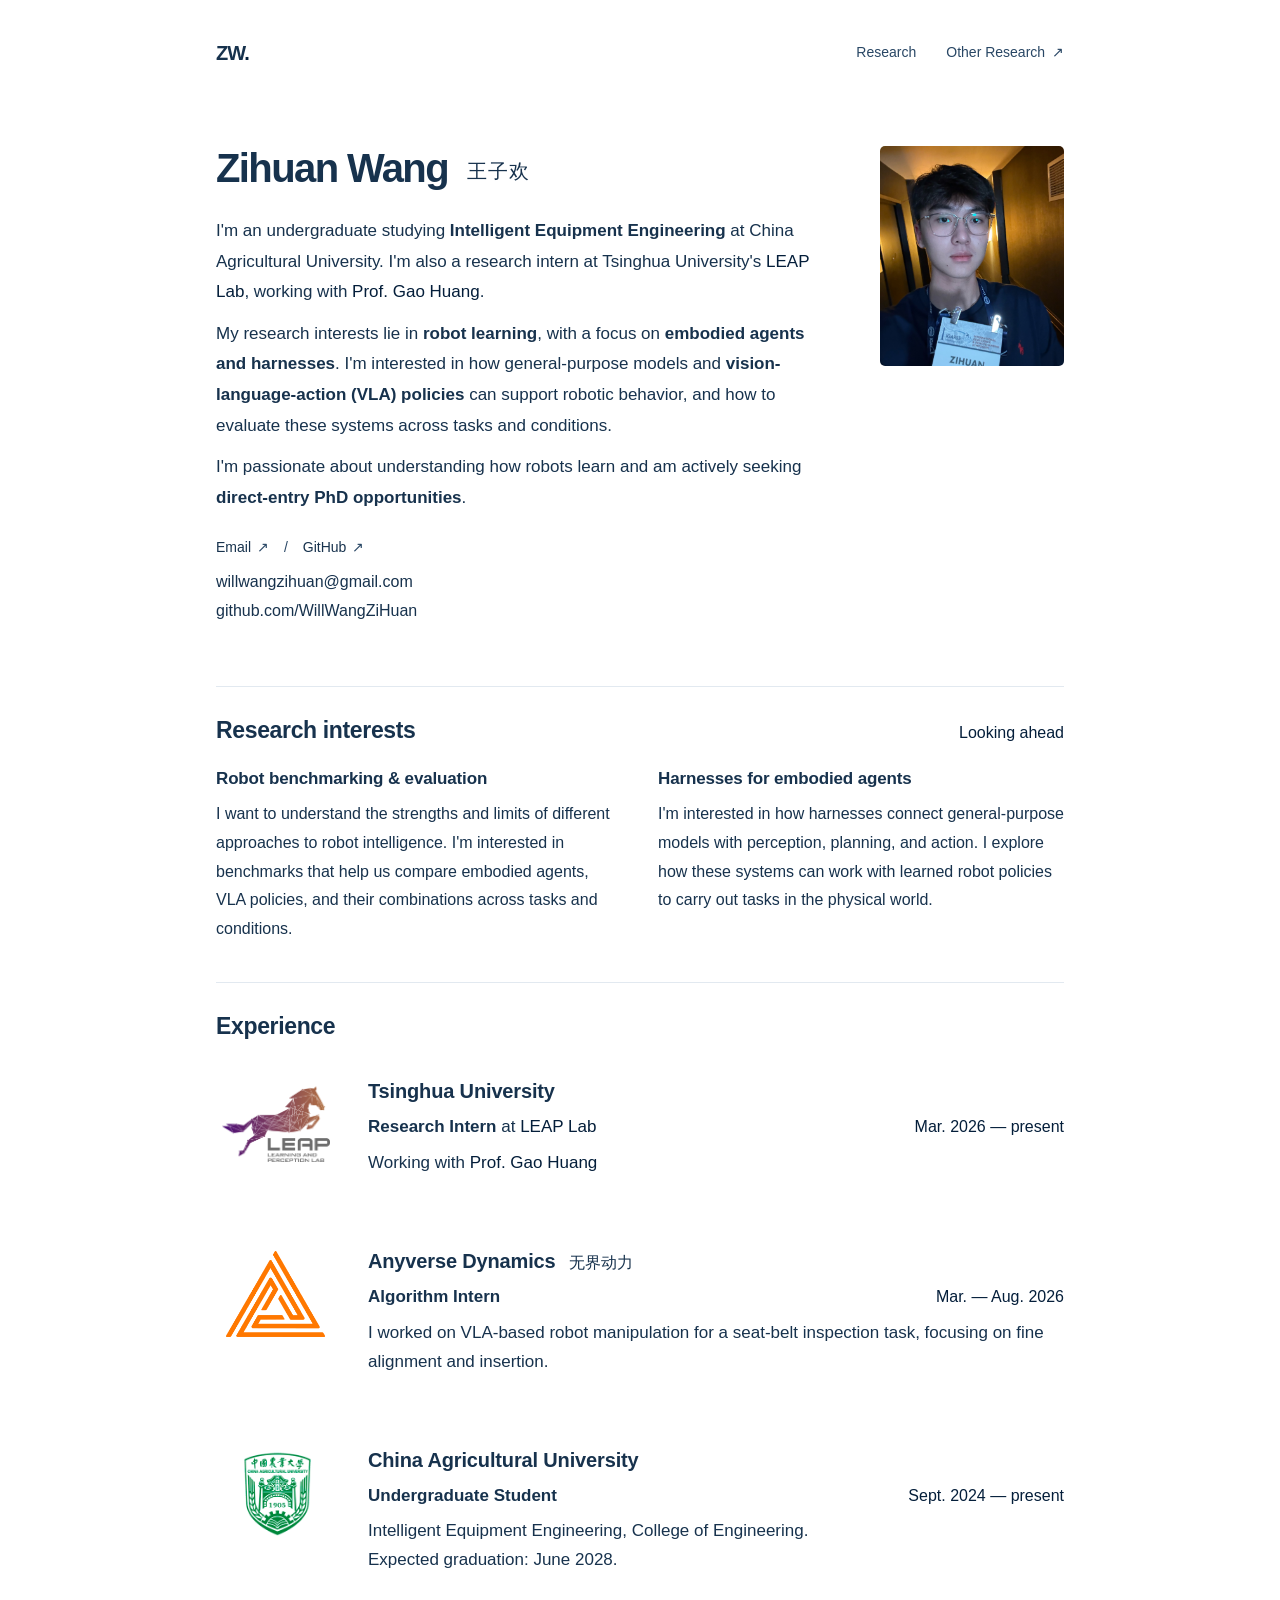
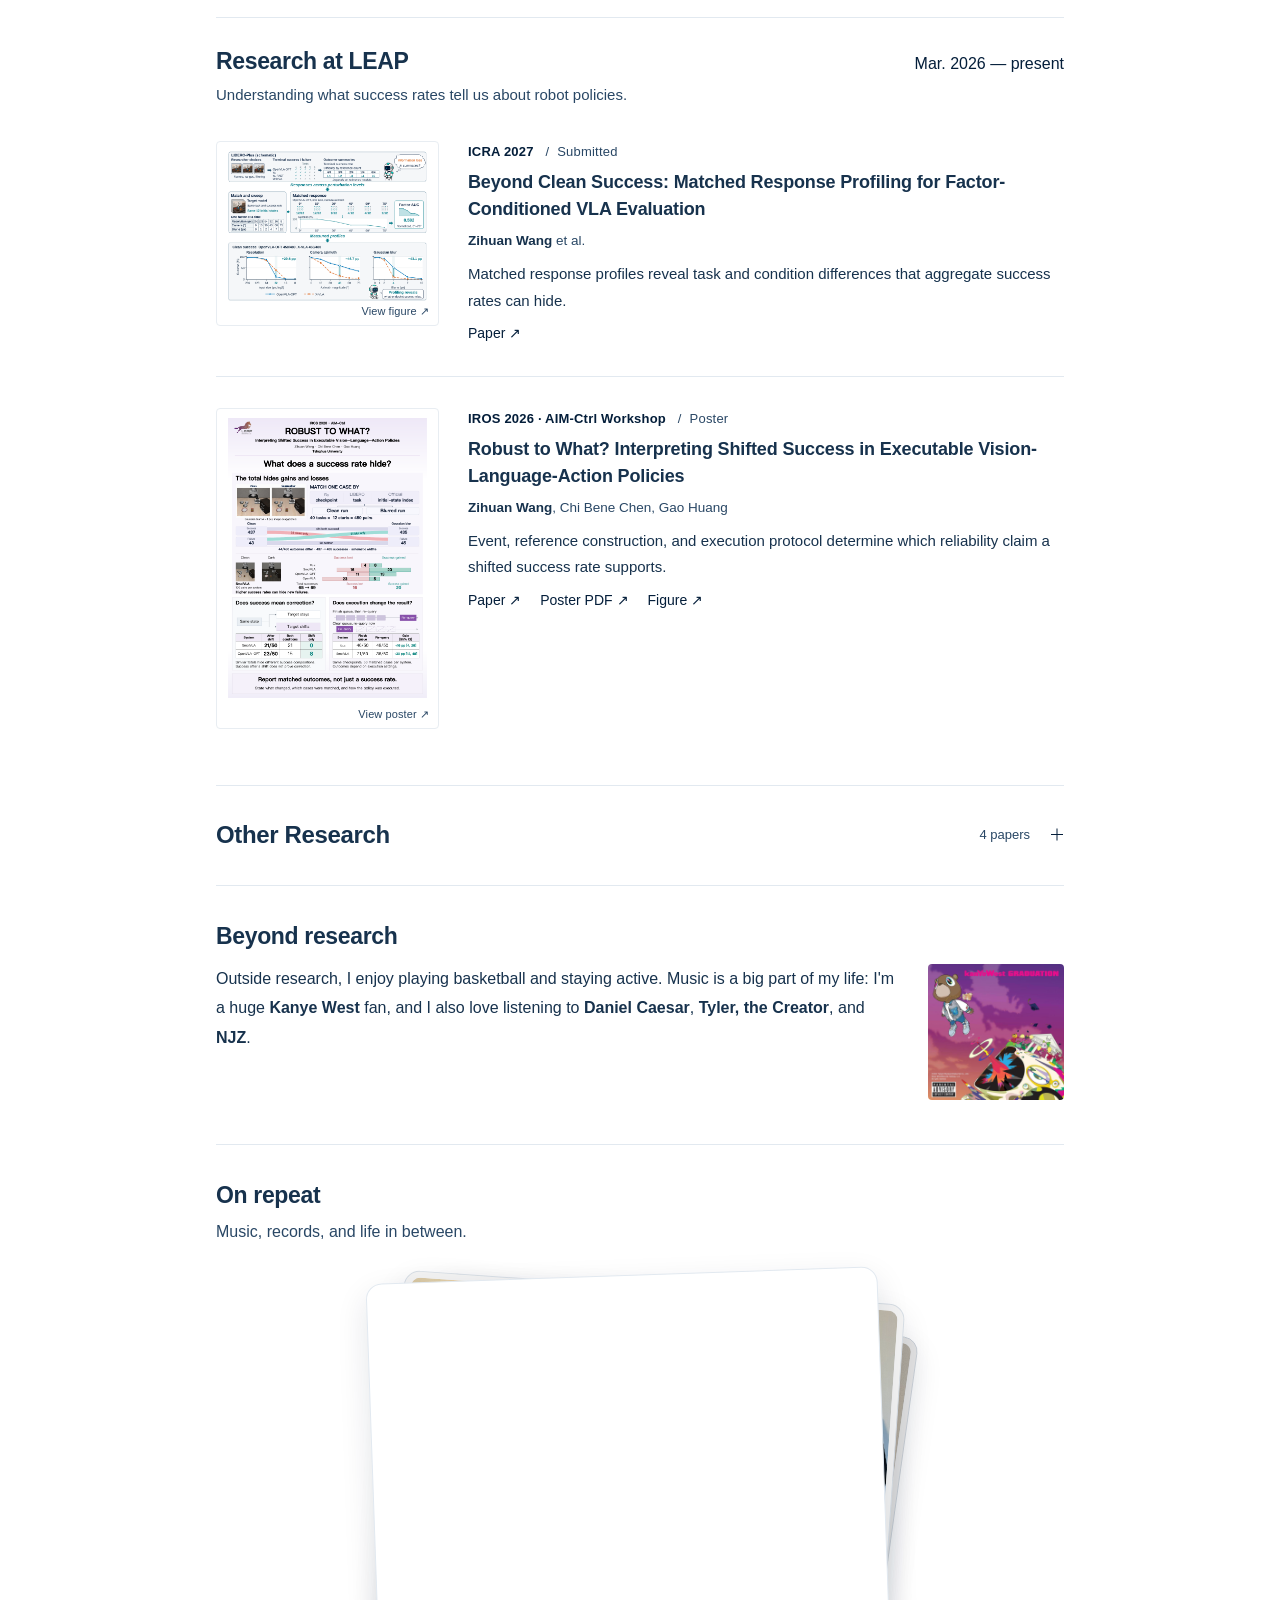
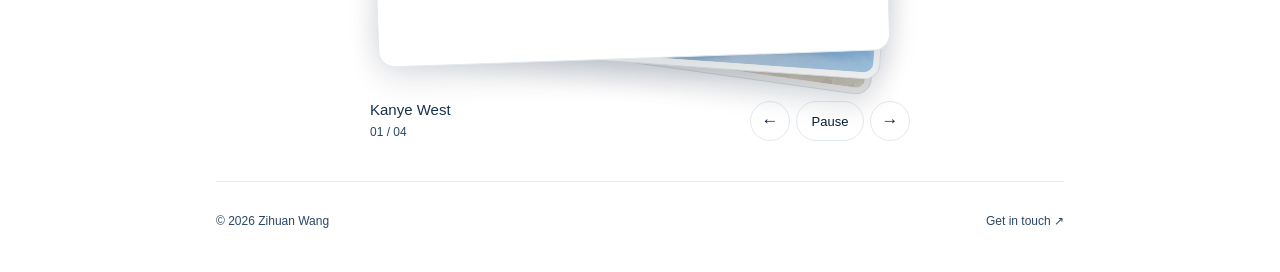
==== commit d6e3070a: "Update research interests toward embodied agents and harnesses" ====
--- a/index.html
+++ b/index.html
@@ -3,7 +3,7 @@
 <head>
   <meta charset="utf-8">
   <meta name="viewport" content="width=device-width, initial-scale=1">
-  <meta name="description" content="Zihuan Wang — Undergraduate at China Agricultural University. Research interests in vision-language-action models, evaluation, and learning from experience.">
+  <meta name="description" content="Zihuan Wang — Undergraduate at China Agricultural University. Research interests in robot learning, embodied agents, harnesses, and evaluation.">
   <meta name="theme-color" content="#ffffff">
   <title>Zihuan Wang · 王子欢</title>
   <link rel="icon" href="assets/favicon.svg" type="image/svg+xml">
@@ -26,7 +26,7 @@
         <div class="intro-copy">
           <h1 id="name">Zihuan Wang <span lang="zh-CN">王子欢</span></h1>
           <p class="bio">I'm an undergraduate studying <strong>Intelligent Equipment Engineering</strong> at China Agricultural University. I'm also a research intern at Tsinghua University's <a href="https://www.leaplab.ai/" target="_blank" rel="noopener noreferrer">LEAP Lab</a>, working with <a href="https://gaohuang-net.github.io/" target="_blank" rel="noopener noreferrer">Prof. Gao Huang</a>.</p>
-          <p class="bio">My research interests lie in <strong>robot learning</strong>, particularly <strong>vision-language-action (VLA) models</strong>. My current work focuses on evaluating their capabilities across tasks and conditions. I'm also interested in <strong>post-training</strong>: how robots can reuse relevant experience and adapt when that experience no longer applies.</p>
+          <p class="bio">My research interests lie in <strong>robot learning</strong>, with a focus on <strong>embodied agents and harnesses</strong>. I'm interested in how general-purpose models and <strong>vision-language-action (VLA) policies</strong> can support robotic behavior, and how to evaluate these systems across tasks and conditions.</p>
           <p class="bio">I'm passionate about understanding how robots learn and am actively seeking <strong>direct-entry PhD opportunities</strong>.</p>
           <div class="contact" aria-label="Contact and profiles">
             <div class="contact-links">
@@ -52,12 +52,12 @@
         </div>
         <div class="directions">
           <div>
-            <h3>VLA benchmarking &amp; evaluation</h3>
-            <p>I want to understand what evidence supports comparing and choosing robot policies. This means studying how tasks, initial conditions, perturbations, execution protocols, metrics, and decision rules shape what an evaluation can tell us.</p>
+            <h3>Robot benchmarking &amp; evaluation</h3>
+            <p>I want to understand the strengths and limits of different approaches to robot intelligence. I'm interested in benchmarks that help us compare embodied agents, VLA policies, and their combinations across tasks and conditions.</p>
           </div>
           <div>
-            <h3>Experience &amp; post-training</h3>
-            <p>When tasks or conditions change, which past experiences remain useful, and which become misleading? I'm interested in post-training that teaches policies to selectively reuse useful experience, suppress what no longer applies, and update their judgments with new evidence.</p>
+            <h3>Harnesses for embodied agents</h3>
+            <p>I'm interested in how harnesses connect general-purpose models with perception, planning, and action. I explore how these systems can work with learned robot policies to carry out tasks in the physical world.</p>
           </div>
         </div>
       </section>
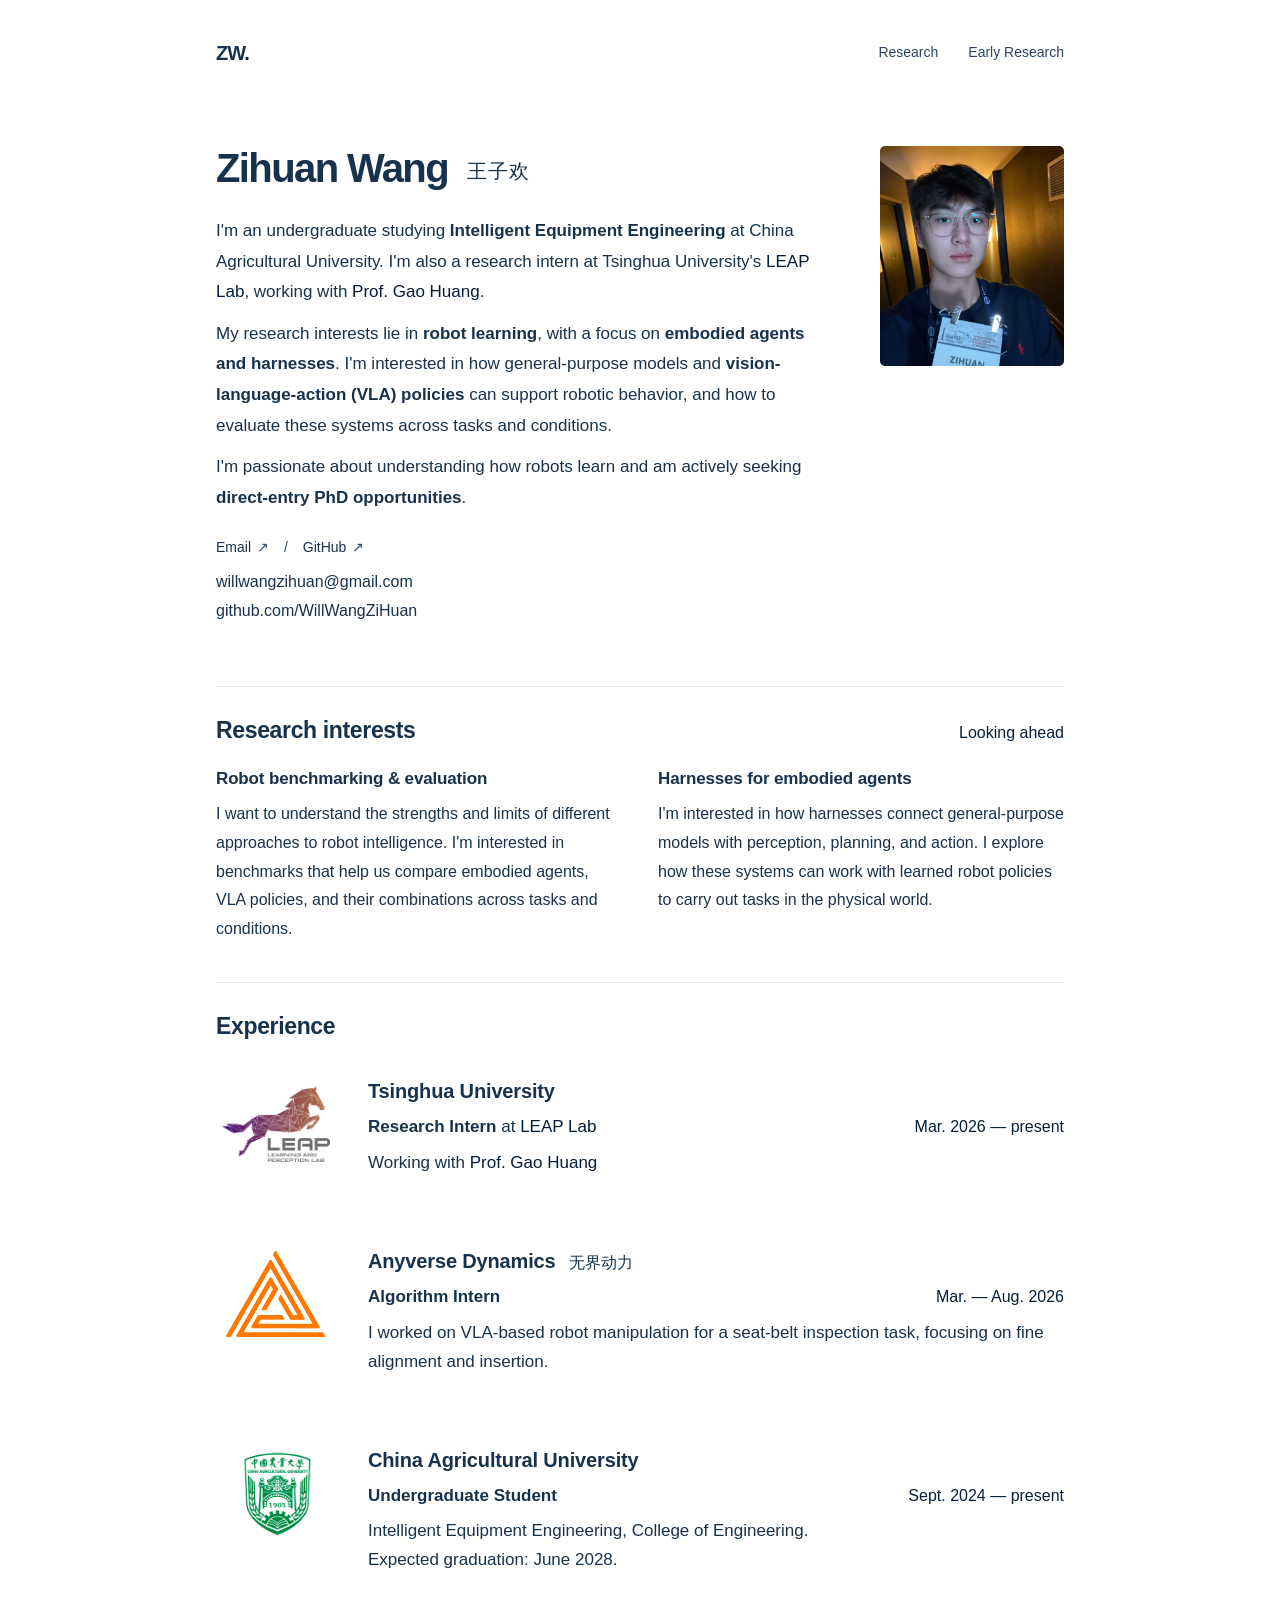
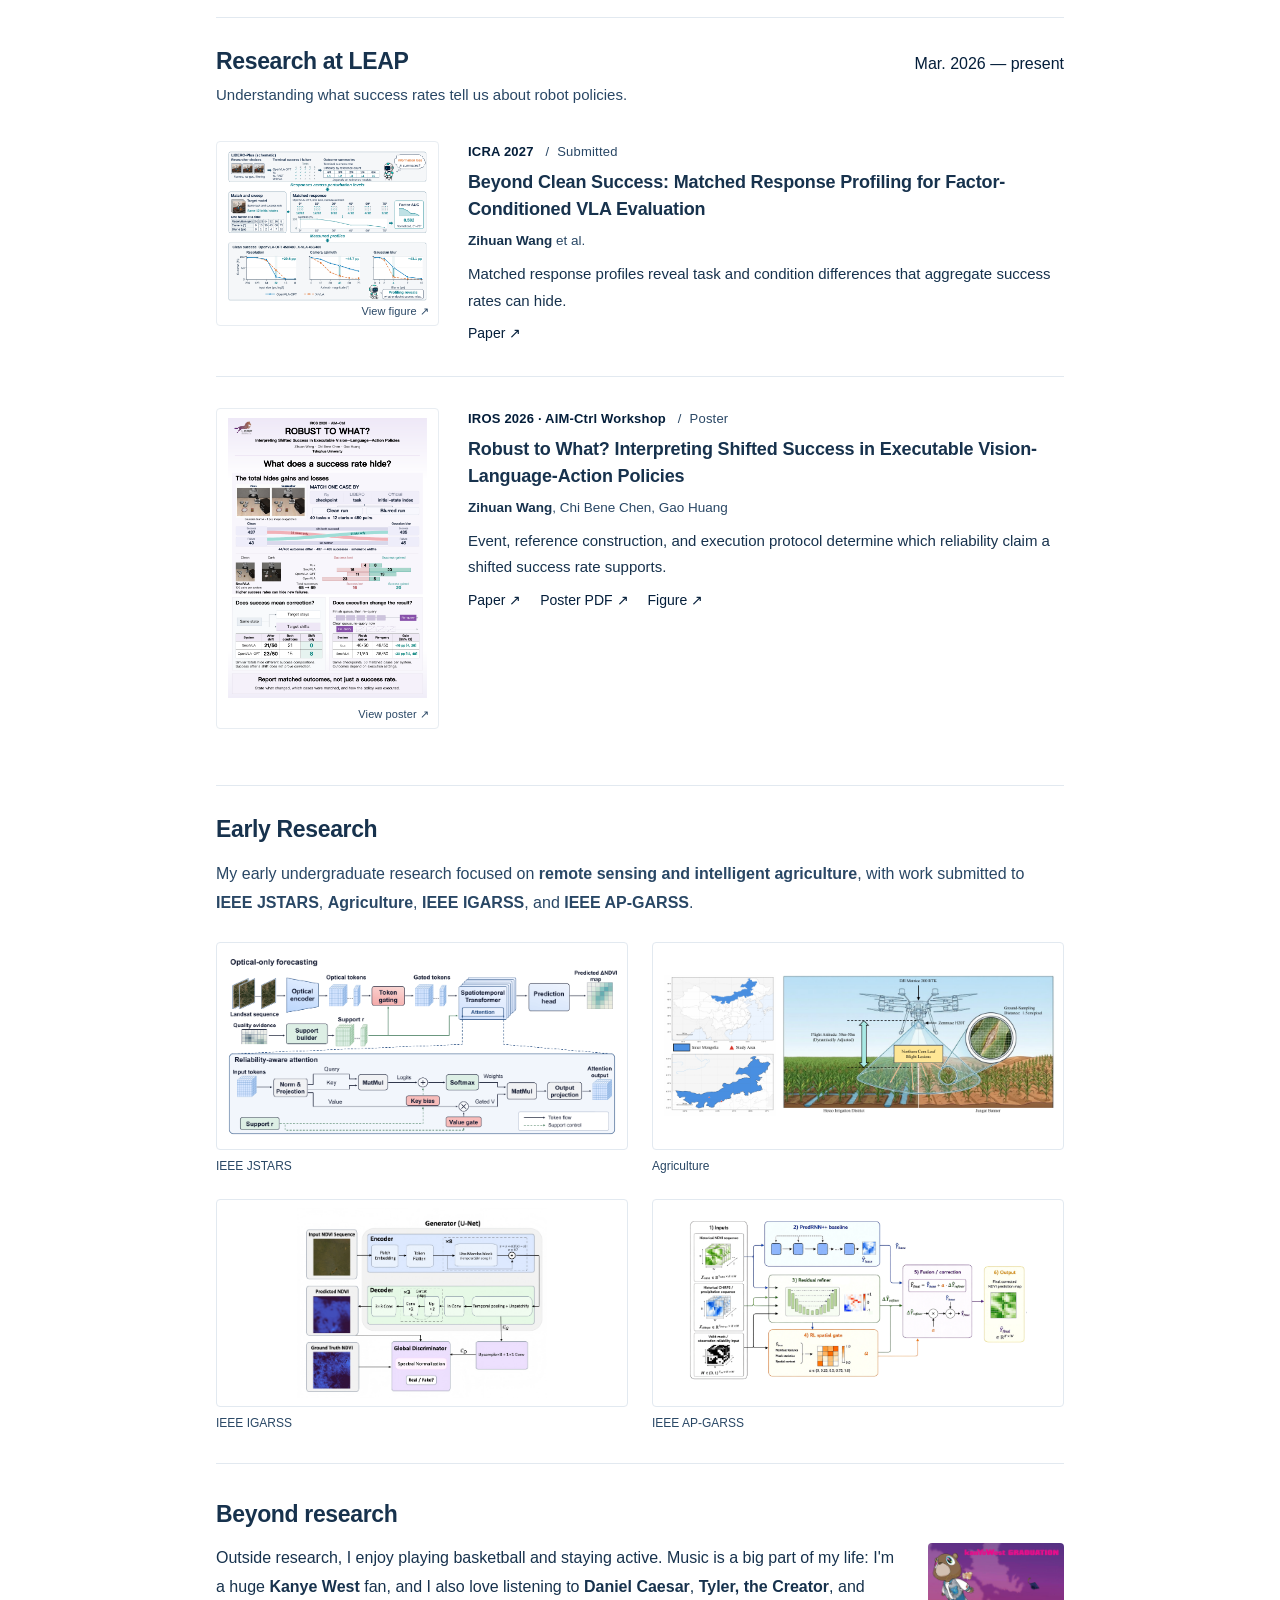
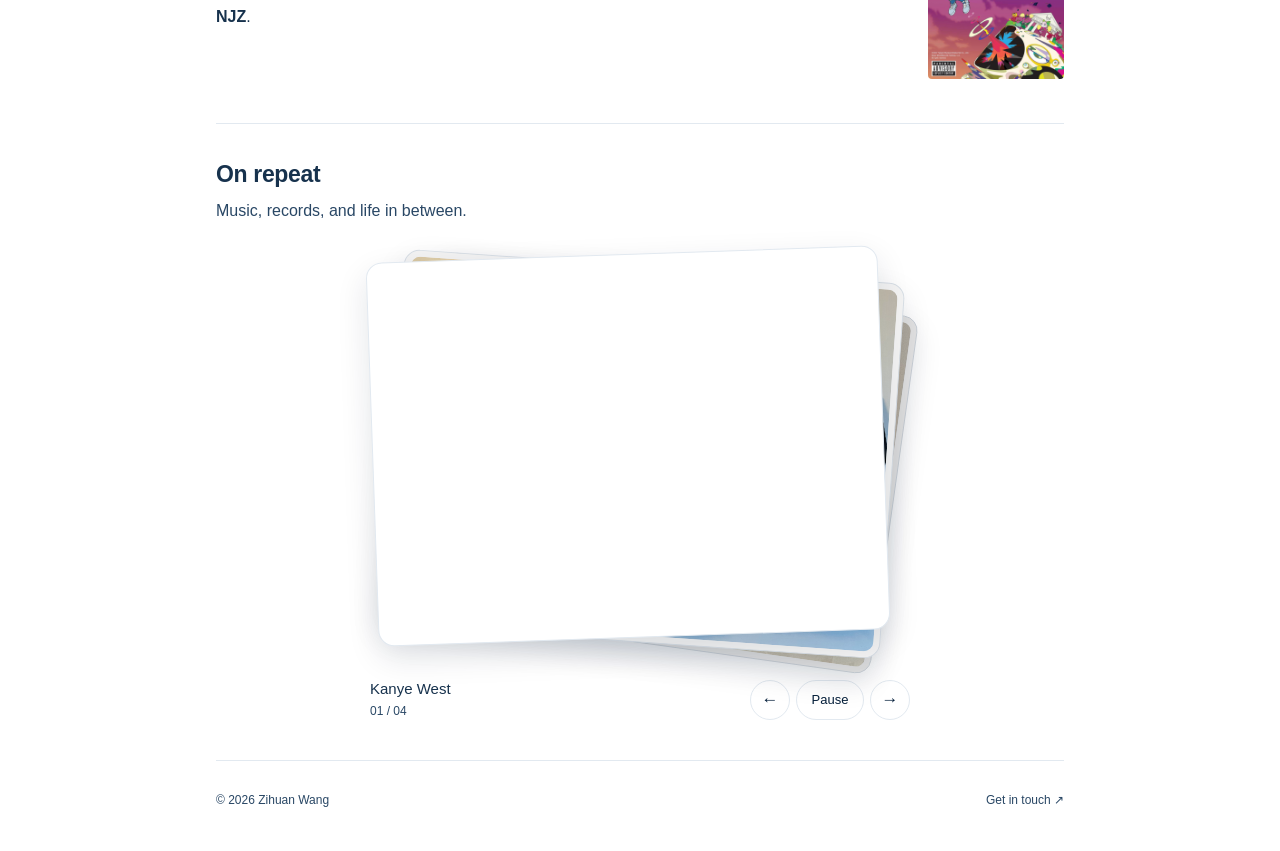
==== commit f3021ab0: "Simplify early research into a summary and figure gallery" ====
--- a/index.html
+++ b/index.html
@@ -17,7 +17,7 @@
       <a class="wordmark" href="#main" aria-label="Zihuan Wang, back to top">ZW<span>.</span></a>
       <nav aria-label="Main navigation">
         <a href="#research">Research</a>
-        <a href="#more" class="more-link">Other Research <span aria-hidden="true">↗</span></a>
+        <a href="#early-research">Early Research</a>
       </nav>
     </header>
 
@@ -109,7 +109,7 @@
         <p class="section-note">Understanding what success rates tell us about robot policies.</p>
 
         <article class="paper" aria-labelledby="icra-title">
-          <a class="paper-figure" href="assets/images/icra.webp" data-figure data-caption="Figure 1. Matched response profiling for VLA evaluation. The schematic contrasts reference-count summaries with task-specific profiles over controlled visual changes. The camera example uses 12 matched initial states per level. OpenVLA-OFT and X-VLA each achieve 458/480 clean successes but differ under visual changes; curves show suite-balanced means and ribbons show 95% matched state-block bootstrap intervals. Annotated gaps are X-VLA minus OpenVLA-OFT, in percentage points." aria-label="Enlarge Figure 1 from Beyond Clean Success">
+          <a class="paper-figure" href="assets/images/icra.webp" data-title="ICRA 2027" data-figure data-caption="Figure 1. Matched response profiling for VLA evaluation. The schematic contrasts reference-count summaries with task-specific profiles over controlled visual changes. The camera example uses 12 matched initial states per level. OpenVLA-OFT and X-VLA each achieve 458/480 clean successes but differ under visual changes; curves show suite-balanced means and ribbons show 95% matched state-block bootstrap intervals. Annotated gaps are X-VLA minus OpenVLA-OFT, in percentage points." aria-label="Enlarge Figure 1 from Beyond Clean Success">
             <img src="assets/images/icra.webp" alt="Matched response profiling: equal clean success, different responses across resolution, camera angle, and blur." width="3072" height="2274" decoding="async">
             <span class="figure-hint" aria-hidden="true">View figure ↗</span>
           </a>
@@ -123,7 +123,7 @@
         </article>
 
         <article class="paper" aria-labelledby="iros-title">
-          <a class="paper-figure poster-preview" href="assets/images/iros-poster.webp" data-figure data-caption="Robust to What? Original A0 poster for the IROS 2026 AIM-Ctrl Workshop. Zihuan Wang, Chi Bene Chen, and Gao Huang · Tsinghua University. Preview rendered from the original PDF; use the Poster PDF link for the full-resolution document." aria-label="Enlarge the IROS 2026 workshop poster">
+          <a class="paper-figure poster-preview" href="assets/images/iros-poster.webp" data-title="IROS 2026 · AIM-Ctrl Workshop" data-figure data-caption="Robust to What? Original A0 poster for the IROS 2026 AIM-Ctrl Workshop. Zihuan Wang, Chi Bene Chen, and Gao Huang · Tsinghua University. Preview rendered from the original PDF; use the Poster PDF link for the full-resolution document." aria-label="Enlarge the IROS 2026 workshop poster">
             <img src="assets/images/iros-poster.webp" alt="Original IROS poster: matched outcomes, shifted success, and the role of execution protocols in VLA evaluation." width="1557" height="2200" loading="lazy" decoding="async">
             <span class="figure-hint" aria-hidden="true">View poster ↗</span>
           </a>
@@ -132,74 +132,43 @@
             <h3 id="iros-title"><a href="assets/papers/iros.pdf" target="_blank" rel="noopener">Robust to What? Interpreting Shifted Success in Executable Vision-Language-Action Policies</a></h3>
             <p class="authors"><strong>Zihuan Wang</strong>, Chi Bene Chen, Gao Huang</p>
             <p class="paper-summary">Event, reference construction, and execution protocol determine which reliability claim a shifted success rate supports.</p>
-            <div class="paper-links"><a href="assets/papers/iros.pdf" target="_blank" rel="noopener">Paper <span aria-hidden="true">↗</span></a><a href="assets/papers/iros-poster.pdf" target="_blank" rel="noopener">Poster PDF <span aria-hidden="true">↗</span></a><a href="assets/images/iros.webp" data-figure data-caption="Figure 1. Evaluation constructions for interpreting shifted VLA success. Left: clean and dark-table appearance conditions; base and alternate cohorts share 10 of 20 states, while clean/dark outcomes in the base cohort are matched by state index. Right: 50 keys per checkpoint match task, initial state, policy seed, and a step-30 event; the target moves 2.5 cm. Native and clear-and-re-query execution give different response opportunities. The paired outcome table distinguishes retained success, clean-only loss, intervention-only success, and joint failure, which a single marginal success rate combines." aria-label="Enlarge Figure 1 from Robust to What?">Figure <span aria-hidden="true">↗</span></a></div>
-          </div>
-        </article>
-      </section>
-
-      <details id="more" class="other-side">
-        <summary>
-          <span class="more-heading">Other Research</span>
-          <span class="more-toggle"><span class="when-closed">4 papers</span><span class="when-open">Hide</span><span class="plus" aria-hidden="true"></span></span>
-        </summary>
-        <div class="more-content">
-          <p class="other-intro">My early undergraduate research focused on <strong>remote sensing and intelligent agriculture</strong>. I studied grassland vegetation forecasting from satellite time series and maize disease and yield analysis from UAV imagery, with an emphasis on spatiotemporal modeling and efficient visual models.</p>
-          <p class="other-intro">The four papers below grew out of this work. They gave me experience in developing models, designing experiments, interpreting results, and writing research papers. This experience provides a foundation for my current research in robot learning and evaluation.</p>
-
-          <article class="paper" aria-labelledby="jstars-title">
-            <a class="paper-figure" href="assets/images/jstars.webp" data-figure data-caption="Figure 3. Reliability-Aware Attention for annual grassland NDVI forecasting from Landsat sequences. QA-retained observation counts form relative support values, which condition token gating, attention key bias, and value gating. The framework predicts annual ΔNDVI while preserving content-dependent interactions; the support operations add no trainable parameters. This is a method schematic, not a result plot." aria-label="Enlarge the Reliability-Aware Attention framework">
+            <div class="paper-links"><a href="assets/papers/iros.pdf" target="_blank" rel="noopener">Paper <span aria-hidden="true">↗</span></a><a href="assets/papers/iros-poster.pdf" target="_blank" rel="noopener">Poster PDF <span aria-hidden="true">↗</span></a><a href="assets/images/iros.webp" data-title="IROS 2026 · AIM-Ctrl Workshop" data-figure data-caption="Figure 1. Evaluation constructions for interpreting shifted VLA success. Left: clean and dark-table appearance conditions; base and alternate cohorts share 10 of 20 states, while clean/dark outcomes in the base cohort are matched by state index. Right: 50 keys per checkpoint match task, initial state, policy seed, and a step-30 event; the target moves 2.5 cm. Native and clear-and-re-query execution give different response opportunities. The paired outcome table distinguishes retained success, clean-only loss, intervention-only success, and joint failure, which a single marginal success rate combines." aria-label="Enlarge Figure 1 from Robust to What?">Figure <span aria-hidden="true">↗</span></a></div>
+          </div>
+        </article>
+      </section>
+
+      <section id="early-research" class="early-research" aria-labelledby="early-title">
+        <div class="section-heading">
+          <h2 id="early-title">Early Research</h2>
+        </div>
+        <p class="early-intro">My early undergraduate research focused on <strong>remote sensing and intelligent agriculture</strong>, with work submitted to <strong>IEEE JSTARS</strong>, <strong>Agriculture</strong>, <strong>IEEE IGARSS</strong>, and <strong>IEEE AP-GARSS</strong>.</p>
+        <div class="early-gallery">
+          <figure>
+            <a class="early-figure" data-title="IEEE JSTARS" href="assets/images/jstars.webp" data-figure data-caption="Figure 3. Reliability-Aware Attention for annual grassland NDVI forecasting from Landsat sequences. QA-retained observation counts form relative support values, which condition token gating, attention key bias, and value gating. The framework predicts annual ΔNDVI while preserving content-dependent interactions; the support operations add no trainable parameters. This is a method schematic, not a result plot." aria-label="Enlarge the Reliability-Aware Attention framework">
               <img src="assets/images/jstars.webp" alt="Landsat forecasting pipeline with observation-support token gating, key bias, and value gating." width="2200" height="1026" loading="lazy" decoding="async">
-              <span class="figure-hint" aria-hidden="true">View figure ↗</span>
-            </a>
-            <div class="paper-copy">
-              <p class="paper-venue">IEEE J-STARS · 2026 <span class="status">Accepted</span></p>
-              <h3 id="jstars-title">Spatiotemporal Prediction of Grassland NDVI Dynamics Under Reduced Observation Support via Reliability-Aware Attention</h3>
-              <p class="authors"><strong>Zihuan Wang</strong>, Chenyu Zhou, Fangyu He, Jianxi Huang, Tianyi Wang</p>
-              <p class="paper-summary">QA-retained observation counts guide attention for grassland NDVI forecasting across geographic holdouts.</p>
-            </div>
-          </article>
-
-          <article class="paper" aria-labelledby="symbiomamba-title">
-            <a class="paper-figure" href="assets/images/symbiomamba.webp" data-figure data-caption="Figure 2. UAV data acquisition for SymbioMamba across the Hetao Irrigation District and Jungar Banner in Inner Mongolia. A DJI Matrice 300 RTK with a Zenmuse H20T camera acquires maize imagery at 30–50 m flight altitude and 1.5 cm/pixel ground sampling distance. The diagram shows the sensing conditions for disease and yield analysis; it is not a performance comparison." aria-label="Enlarge the SymbioMamba UAV acquisition figure">
+              </a>
+            <figcaption>IEEE JSTARS</figcaption>
+          </figure>
+          <figure>
+            <a class="early-figure" data-title="Agriculture" href="assets/images/symbiomamba.webp" data-figure data-caption="Figure 2. UAV data acquisition for SymbioMamba across the Hetao Irrigation District and Jungar Banner in Inner Mongolia. A DJI Matrice 300 RTK with a Zenmuse H20T camera acquires maize imagery at 30–50 m flight altitude and 1.5 cm/pixel ground sampling distance. The diagram shows the sensing conditions for disease and yield analysis; it is not a performance comparison." aria-label="Enlarge the SymbioMamba UAV acquisition figure">
               <img src="assets/images/symbiomamba.webp" alt="UAV imagery acquisition across maize fields, with study-area maps and sensing geometry." width="2200" height="788" loading="lazy" decoding="async">
-              <span class="figure-hint" aria-hidden="true">View figure ↗</span>
-            </a>
-            <div class="paper-copy">
-              <p class="paper-venue">Agriculture · 2026</p>
-              <h3 id="symbiomamba-title">SymbioMamba: An Efficient Dual-Stream State-Space Framework for Real-Time Maize Disease and Yield Analysis on UAV Platforms</h3>
-              <p class="authors"><strong>Zihuan Wang*</strong>, Yuru Wang*, Bocheng Zhou, Xu Yan, Peijiang Guo, Hanyu Yang, Yihong Song</p>
-              <p class="paper-summary">A CNN–Mamba dual-stream framework combines local disease features and field-scale context for maize disease and yield analysis.</p>
-            </div>
-          </article>
-
-          <article class="paper" aria-labelledby="litemamba-title">
-            <a class="paper-figure" href="assets/images/litemamba.webp" data-figure data-caption="Figure 1. Overview of LiteMamba-cGAN for forecasting grassland NDVI. Yearly NDVI sequences pass through patch embedding and temporal LiteMamba blocks; a U-Net generator produces the target-year map, while a conditional discriminator supports adversarial training. This architecture diagram is from the IGARSS 2026 proceedings, page 301." aria-label="Enlarge the LiteMamba-cGAN architecture">
+              </a>
+            <figcaption>Agriculture</figcaption>
+          </figure>
+          <figure>
+            <a class="early-figure" data-title="IEEE IGARSS" href="assets/images/litemamba.webp" data-figure data-caption="Figure 1. Overview of LiteMamba-cGAN for forecasting grassland NDVI. Yearly NDVI sequences pass through patch embedding and temporal LiteMamba blocks; a U-Net generator produces the target-year map, while a conditional discriminator supports adversarial training. This architecture diagram is from the IGARSS 2026 proceedings, page 301." aria-label="Enlarge the LiteMamba-cGAN architecture">
               <img src="assets/images/litemamba.webp" alt="LiteMamba-cGAN architecture linking annual NDVI sequences, temporal encoding, a U-Net generator, and a conditional discriminator." width="2661" height="2028" loading="lazy" decoding="async">
-              <span class="figure-hint" aria-hidden="true">View figure ↗</span>
-            </a>
-            <div class="paper-copy">
-              <p class="paper-venue">IEEE IGARSS · 2026 <span class="status">Poster</span></p>
-              <h3 id="litemamba-title">LiteMamba-cGAN: A Lightweight Spatiotemporal Generative Model for Grassland Degradation Forecasting from NDVI Sequences</h3>
-              <p class="authors"><strong>Zihuan Wang</strong>, Lei Liang, Yilin Zhao, Tianyi Wang</p>
-              <p class="paper-summary">Mamba-inspired temporal modeling meets conditional generation for forecasting grassland NDVI from satellite time series.</p>
-            </div>
-          </article>
-
-          <article class="paper" aria-labelledby="rl-title">
-            <a class="paper-figure" href="assets/images/rl-correction.webp" data-figure data-caption="Figure 1. Spatially selective residual correction for NDVI prediction. Historical NDVI, CHIRPS precipitation, and valid-mask sequences feed a PredRNN++ base predictor and a residual refiner. A one-step RL-style spatial gate chooses a correction coefficient from {0, 0.25, 0.5, 0.75, 1.0} for each cell; the final map adds the gated residual to the base prediction. The gate models a contextual-bandit decision rather than sequential control." aria-label="Enlarge the RL-selective residual correction framework">
+              </a>
+            <figcaption>IEEE IGARSS</figcaption>
+          </figure>
+          <figure>
+            <a class="early-figure" data-title="IEEE AP-GARSS" href="assets/images/rl-correction.webp" data-figure data-caption="Figure 1. Spatially selective residual correction for NDVI prediction. Historical NDVI, CHIRPS precipitation, and valid-mask sequences feed a PredRNN++ base predictor and a residual refiner. A one-step RL-style spatial gate chooses a correction coefficient from {0, 0.25, 0.5, 0.75, 1.0} for each cell; the final map adds the gated residual to the base prediction. The gate models a contextual-bandit decision rather than sequential control." aria-label="Enlarge the RL-selective residual correction framework">
               <img src="assets/images/rl-correction.webp" alt="NDVI forecasting with a PredRNN++ baseline, residual refiner, spatial RL gate, and gated residual fusion." width="4000" height="2250" loading="lazy" decoding="async">
-              <span class="figure-hint" aria-hidden="true">View figure ↗</span>
-            </a>
-            <div class="paper-copy">
-              <p class="paper-venue">IEEE AP-GARSS · 2026 <span class="status">Poster</span></p>
-              <h3 id="rl-title">Spatially Selective Residual Correction for Spatiotemporal NDVI Prediction via Reinforcement Learning</h3>
-              <p class="authors">Chenyu Zhou*, <strong>Zihuan Wang*</strong>, Fangyu He, Tianyi Wang</p>
-              <p class="paper-summary">A one-step RL gate chooses where and how strongly to correct residual errors in predicted NDVI maps.</p>
-            </div>
-          </article>
-          <p class="contribution-note">* Equal contribution.</p>
-        </div>
-      </details>
+              </a>
+            <figcaption>IEEE AP-GARSS</figcaption>
+          </figure>
+        </div>
+      </section>
 
       <section class="personal-interests" aria-labelledby="personal-title">
         <h2 id="personal-title">Beyond research</h2>
--- a/styles.css
+++ b/styles.css
@@ -82,20 +82,13 @@
 .authors strong { color: var(--ink); }
 .paper-summary { font-size: 15px; line-height: 1.75; margin-top: 8px; color: var(--ink); }
 .paper-links { display: flex; gap: 19px; font-size: 14px; margin-top: 8px; }
-.other-side { margin-top: 25px; border-top: 1px solid var(--line); border-bottom: 1px solid var(--line); }
-.other-side summary { display: flex; justify-content: space-between; align-items: center; gap: 20px; cursor: pointer; list-style: none; padding: 29px 0 30px; }
-.other-side summary::-webkit-details-marker { display: none; }
-.more-heading { font-size: 24px; font-weight: 550; letter-spacing: -.35px; }
-.more-toggle { display: flex; align-items: center; gap: 20px; font-size: 13px; color: var(--muted); }
-.plus { width: 14px; height: 14px; position: relative; color: var(--accent); }
-.plus::before, .plus::after { content: ""; position: absolute; background: currentColor; top: 6px; left: 1px; width: 12px; height: 1px; }
-.plus::after { transform: rotate(90deg); transition: transform .18s ease; }
-.other-side[open] .plus::after { transform: rotate(0); }
-.when-open, .other-side[open] .when-closed { display: none; }
-.other-side[open] .when-open { display: inline; }
-.other-intro { max-width: 660px; color: var(--muted); font-size: 16px; padding: 0 0 5px; }
-.other-intro + .other-intro { margin-top: 10px; }
-.contribution-note { font-size: 13px; color: var(--muted); margin: 0 0 25px; }
+.early-research { margin-top: 25px; padding-bottom: 30px; border-bottom: 1px solid var(--line); }
+.early-intro { color: var(--muted); font-size: 16px; line-height: 1.8; margin-top: 15px; }
+.early-gallery { display: grid; grid-template-columns: repeat(2, minmax(0, 1fr)); gap: 22px 24px; margin-top: 24px; }
+.early-figure { display: block; padding: 8px; border: 1px solid var(--line); border-radius: 4px; cursor: zoom-in; }
+.early-figure:hover { border-color: #90a6bc; }
+.early-figure img { display: block; width: 100%; height: 190px; object-fit: contain; }
+.early-gallery figcaption { color: var(--muted); font-size: 12px; margin-top: 7px; }
 .personal-interests { display: flow-root; padding: 34px 0; border-bottom: 1px solid var(--line); }
 .personal-interests p { font-size: 16px; line-height: 1.85; margin-top: 12px; }
 .album-art { float: right; width: 136px; height: 136px; margin: 12px 0 10px 30px; border-radius: 4px; }
@@ -165,10 +158,9 @@
   .poster-preview { max-width: 300px; justify-self: center; padding-bottom: 30px; }
   .poster-preview img { max-height: 380px; }
   .paper-copy { min-width: 0; }
-  .other-side { margin-top: 13px; }
-  .more-heading { font-size: 22px; }
-  .more-toggle { gap: 12px; font-size: 12px; }
-  .other-side summary { gap: 12px; padding: 25px 0; }
+  .early-research { margin-top: 13px; }
+  .early-gallery { grid-template-columns: 1fr; gap: 20px; }
+  .early-figure img { height: auto; max-height: 240px; }
   .album-art { width: 108px; height: 108px; margin-left: 20px; }
   .photo-viewer { margin-top: 24px; }
   .photo-toolbar { padding: 0; }
@@ -184,7 +176,6 @@
   .intro { grid-template-columns: 1fr 102px; gap: 20px; }
   .portrait img { width: 102px; height: 131px; }
   h1 { font-size: 28px; }
-  .when-closed { max-width: 68px; text-align: right; }
 }
 @media (prefers-reduced-motion: reduce) {
   html { scroll-behavior: auto; }
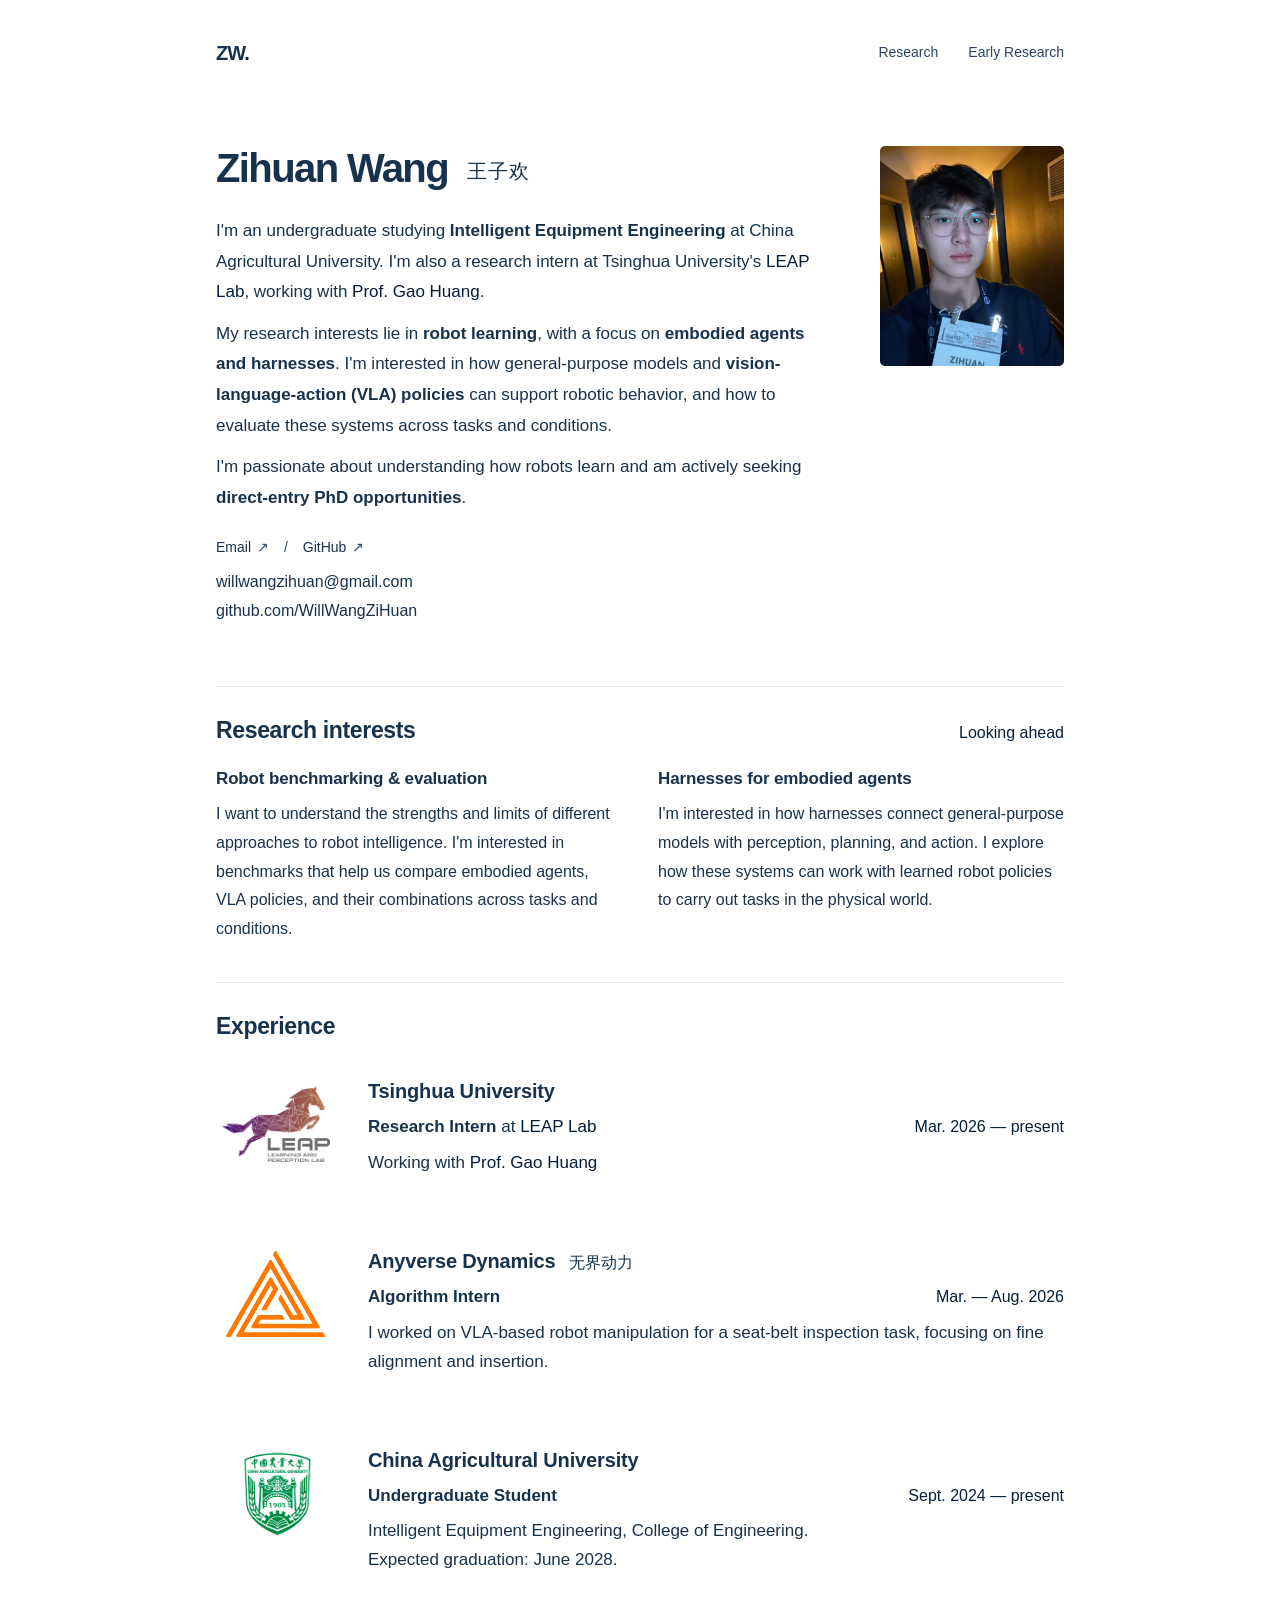
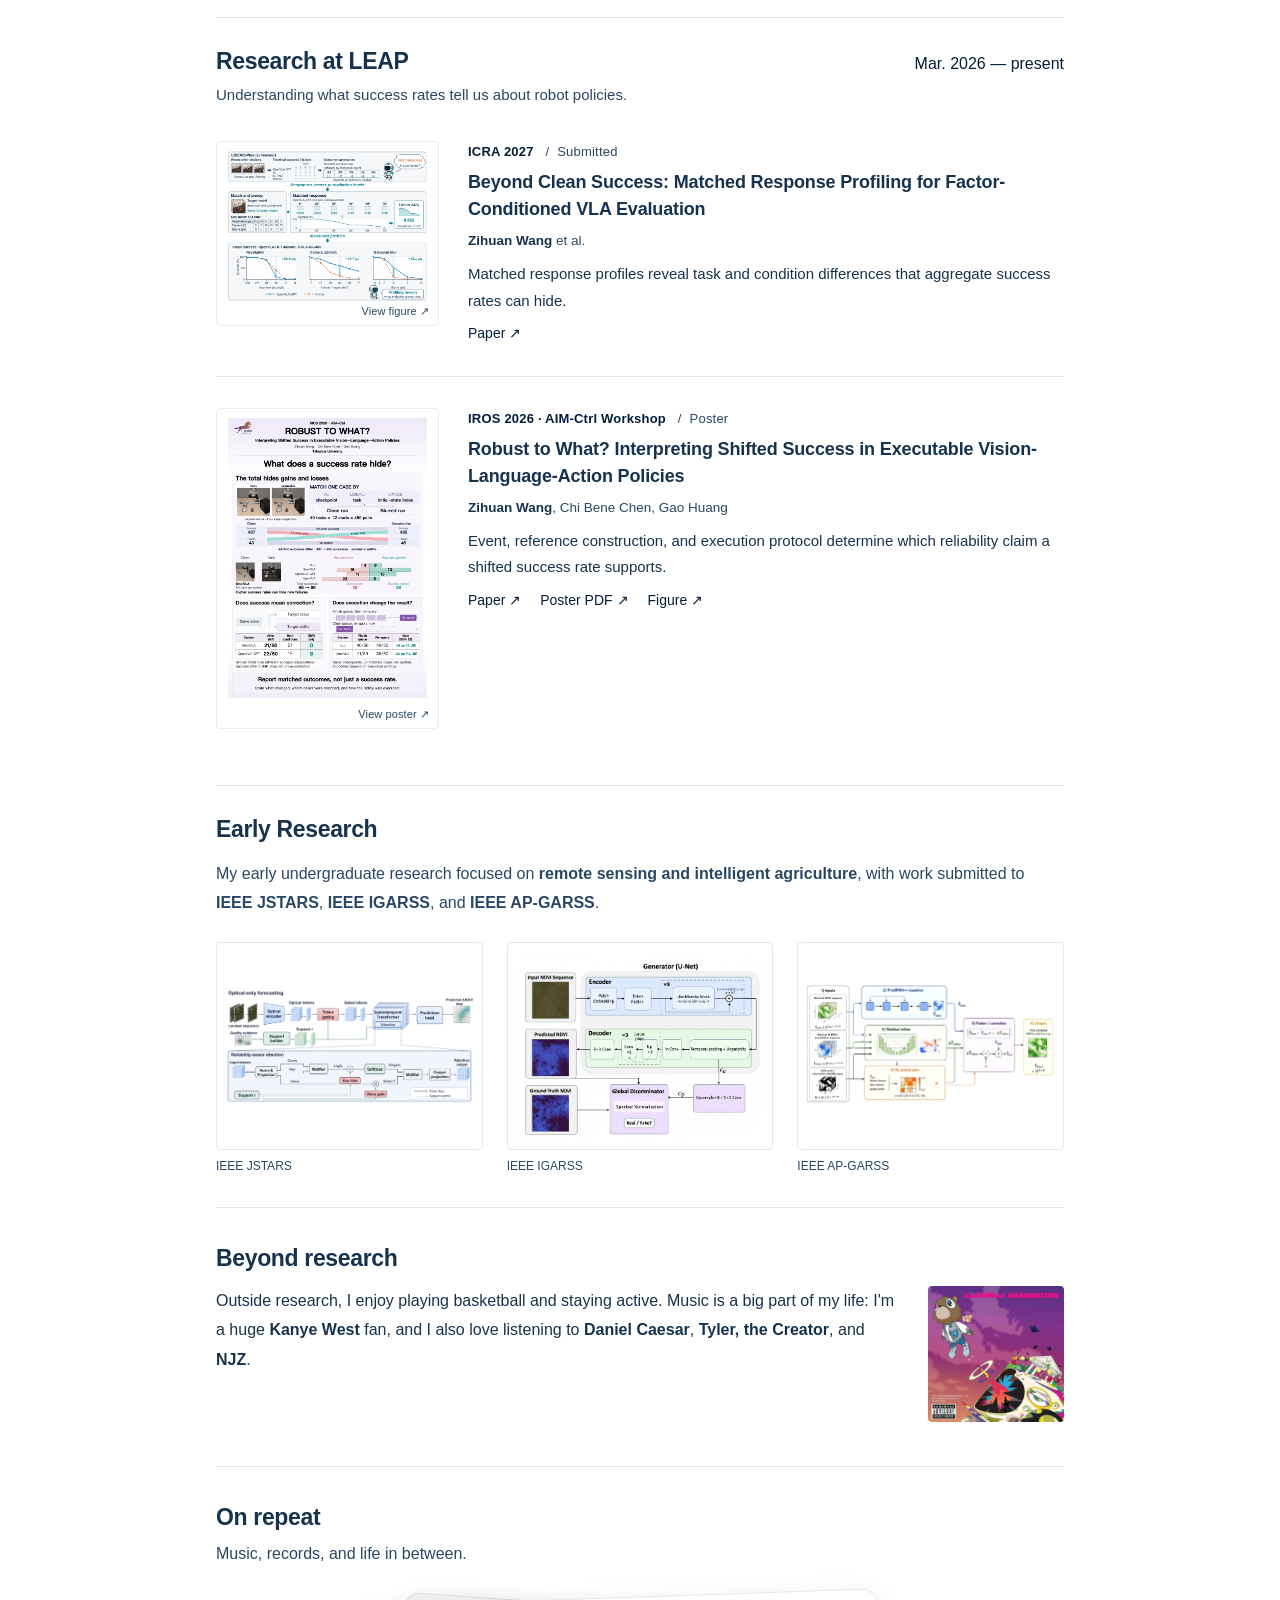
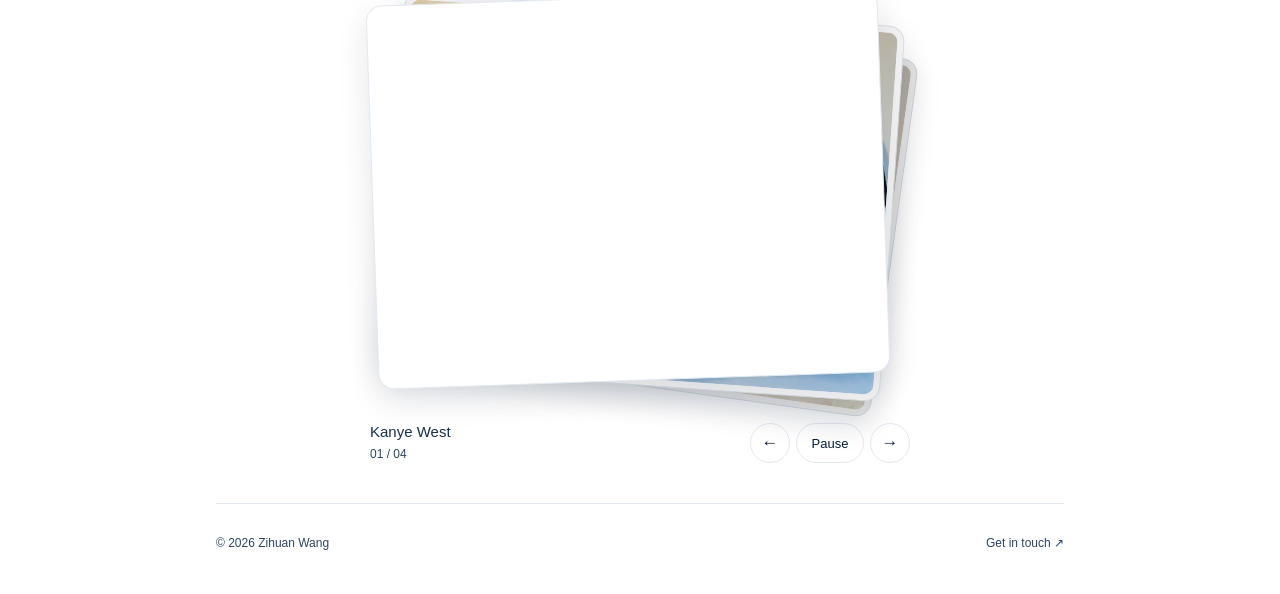
==== commit 4fa43a69: "Remove Agriculture from early research display" ====
--- a/index.html
+++ b/index.html
@@ -141,19 +141,13 @@
         <div class="section-heading">
           <h2 id="early-title">Early Research</h2>
         </div>
-        <p class="early-intro">My early undergraduate research focused on <strong>remote sensing and intelligent agriculture</strong>, with work submitted to <strong>IEEE JSTARS</strong>, <strong>Agriculture</strong>, <strong>IEEE IGARSS</strong>, and <strong>IEEE AP-GARSS</strong>.</p>
+        <p class="early-intro">My early undergraduate research focused on <strong>remote sensing and intelligent agriculture</strong>, with work submitted to <strong>IEEE JSTARS</strong>, <strong>IEEE IGARSS</strong>, and <strong>IEEE AP-GARSS</strong>.</p>
         <div class="early-gallery">
           <figure>
             <a class="early-figure" data-title="IEEE JSTARS" href="assets/images/jstars.webp" data-figure data-caption="Figure 3. Reliability-Aware Attention for annual grassland NDVI forecasting from Landsat sequences. QA-retained observation counts form relative support values, which condition token gating, attention key bias, and value gating. The framework predicts annual ΔNDVI while preserving content-dependent interactions; the support operations add no trainable parameters. This is a method schematic, not a result plot." aria-label="Enlarge the Reliability-Aware Attention framework">
               <img src="assets/images/jstars.webp" alt="Landsat forecasting pipeline with observation-support token gating, key bias, and value gating." width="2200" height="1026" loading="lazy" decoding="async">
               </a>
             <figcaption>IEEE JSTARS</figcaption>
-          </figure>
-          <figure>
-            <a class="early-figure" data-title="Agriculture" href="assets/images/symbiomamba.webp" data-figure data-caption="Figure 2. UAV data acquisition for SymbioMamba across the Hetao Irrigation District and Jungar Banner in Inner Mongolia. A DJI Matrice 300 RTK with a Zenmuse H20T camera acquires maize imagery at 30–50 m flight altitude and 1.5 cm/pixel ground sampling distance. The diagram shows the sensing conditions for disease and yield analysis; it is not a performance comparison." aria-label="Enlarge the SymbioMamba UAV acquisition figure">
-              <img src="assets/images/symbiomamba.webp" alt="UAV imagery acquisition across maize fields, with study-area maps and sensing geometry." width="2200" height="788" loading="lazy" decoding="async">
-              </a>
-            <figcaption>Agriculture</figcaption>
           </figure>
           <figure>
             <a class="early-figure" data-title="IEEE IGARSS" href="assets/images/litemamba.webp" data-figure data-caption="Figure 1. Overview of LiteMamba-cGAN for forecasting grassland NDVI. Yearly NDVI sequences pass through patch embedding and temporal LiteMamba blocks; a U-Net generator produces the target-year map, while a conditional discriminator supports adversarial training. This architecture diagram is from the IGARSS 2026 proceedings, page 301." aria-label="Enlarge the LiteMamba-cGAN architecture">
--- a/styles.css
+++ b/styles.css
@@ -84,7 +84,7 @@
 .paper-links { display: flex; gap: 19px; font-size: 14px; margin-top: 8px; }
 .early-research { margin-top: 25px; padding-bottom: 30px; border-bottom: 1px solid var(--line); }
 .early-intro { color: var(--muted); font-size: 16px; line-height: 1.8; margin-top: 15px; }
-.early-gallery { display: grid; grid-template-columns: repeat(2, minmax(0, 1fr)); gap: 22px 24px; margin-top: 24px; }
+.early-gallery { display: grid; grid-template-columns: repeat(3, minmax(0, 1fr)); gap: 22px 24px; margin-top: 24px; }
 .early-figure { display: block; padding: 8px; border: 1px solid var(--line); border-radius: 4px; cursor: zoom-in; }
 .early-figure:hover { border-color: #90a6bc; }
 .early-figure img { display: block; width: 100%; height: 190px; object-fit: contain; }
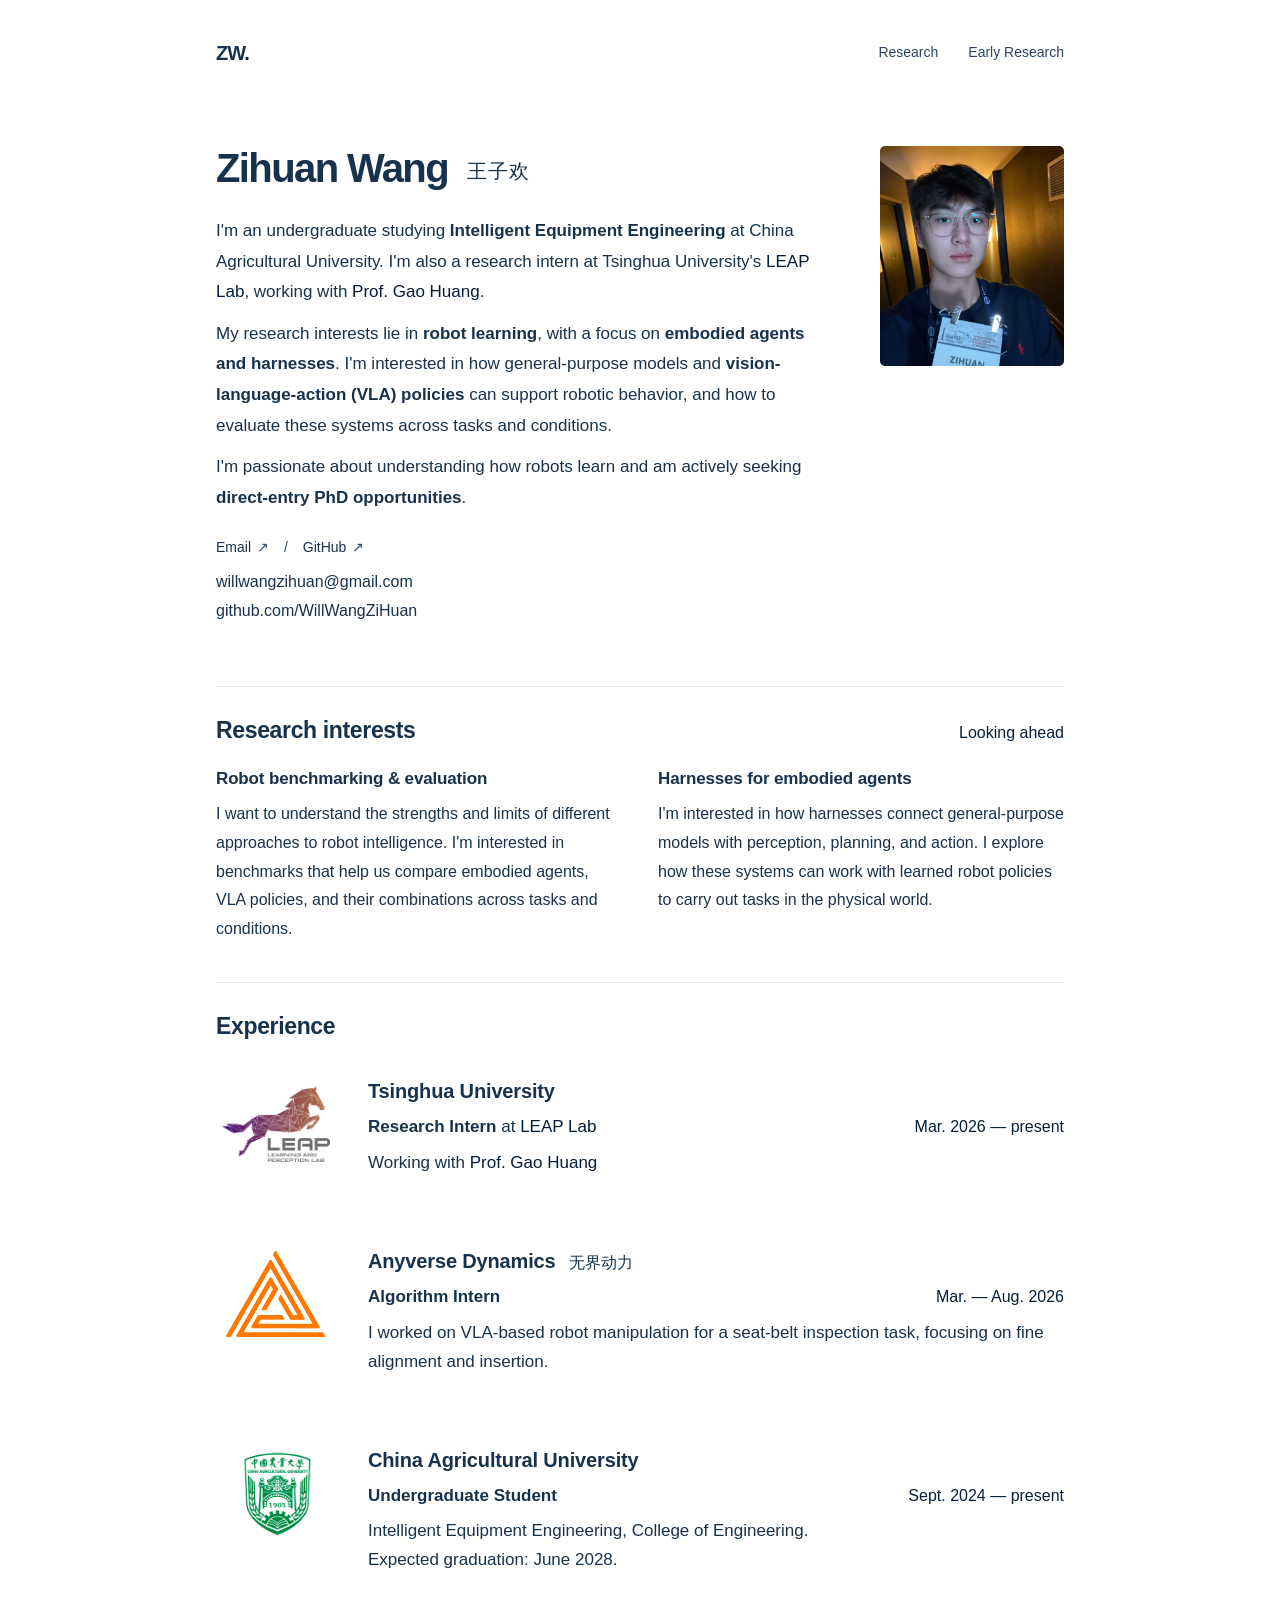
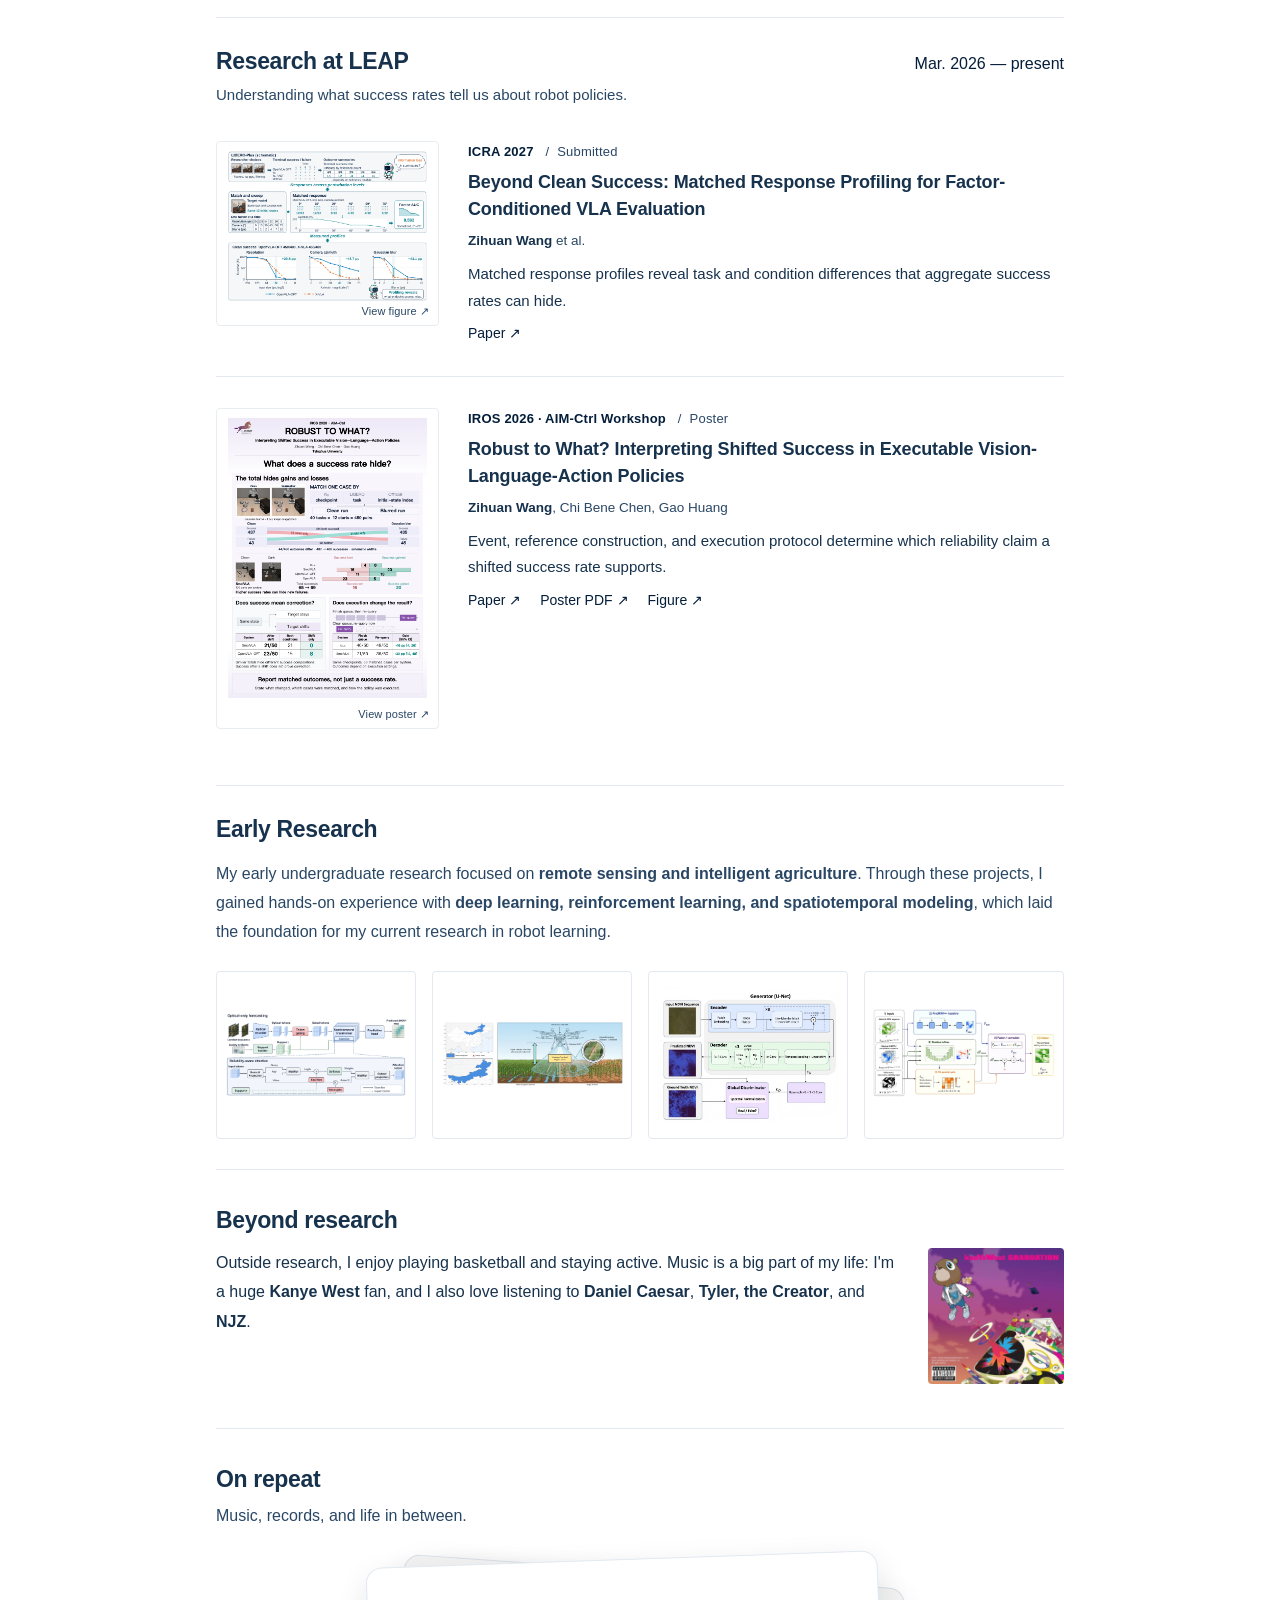
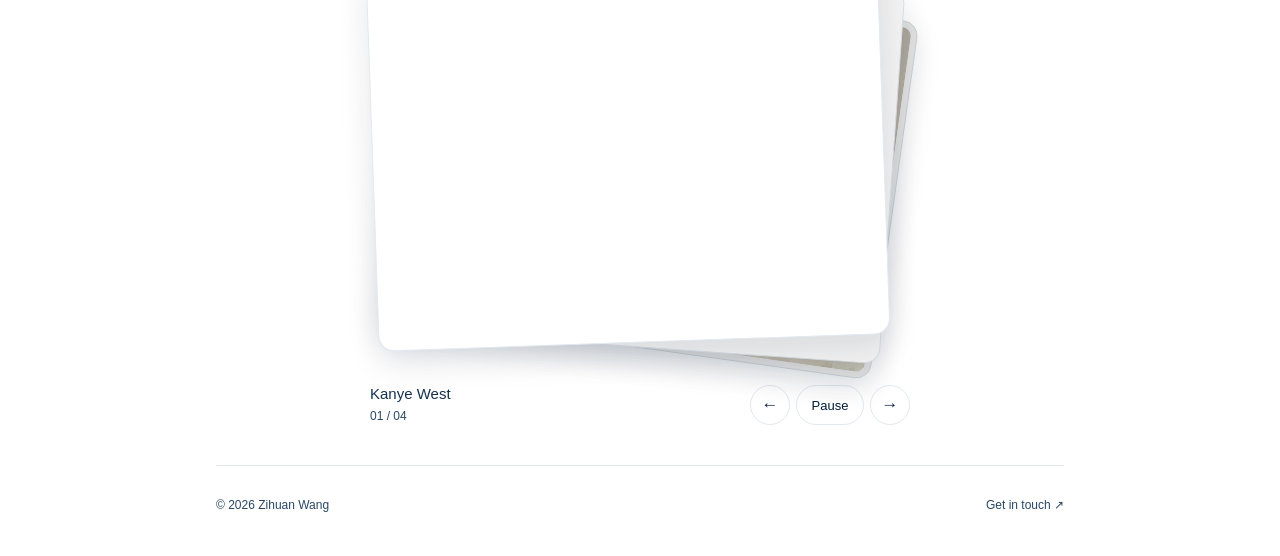
==== commit e7e9c070: "Present early research as technical training with four figures" ====
--- a/index.html
+++ b/index.html
@@ -141,25 +141,27 @@
         <div class="section-heading">
           <h2 id="early-title">Early Research</h2>
         </div>
-        <p class="early-intro">My early undergraduate research focused on <strong>remote sensing and intelligent agriculture</strong>, with work submitted to <strong>IEEE JSTARS</strong>, <strong>IEEE IGARSS</strong>, and <strong>IEEE AP-GARSS</strong>.</p>
+        <p class="early-intro">My early undergraduate research focused on <strong>remote sensing and intelligent agriculture</strong>. Through these projects, I gained hands-on experience with <strong>deep learning, reinforcement learning, and spatiotemporal modeling</strong>, which laid the foundation for my current research in robot learning.</p>
         <div class="early-gallery">
           <figure>
-            <a class="early-figure" data-title="IEEE JSTARS" href="assets/images/jstars.webp" data-figure data-caption="Figure 3. Reliability-Aware Attention for annual grassland NDVI forecasting from Landsat sequences. QA-retained observation counts form relative support values, which condition token gating, attention key bias, and value gating. The framework predicts annual ΔNDVI while preserving content-dependent interactions; the support operations add no trainable parameters. This is a method schematic, not a result plot." aria-label="Enlarge the Reliability-Aware Attention framework">
+            <a class="early-figure" data-title="Early Research" href="assets/images/jstars.webp" data-figure data-caption="Figure 3. Reliability-Aware Attention for annual grassland NDVI forecasting from Landsat sequences. QA-retained observation counts form relative support values, which condition token gating, attention key bias, and value gating. The framework predicts annual ΔNDVI while preserving content-dependent interactions; the support operations add no trainable parameters. This is a method schematic, not a result plot." aria-label="Enlarge the Reliability-Aware Attention framework">
               <img src="assets/images/jstars.webp" alt="Landsat forecasting pipeline with observation-support token gating, key bias, and value gating." width="2200" height="1026" loading="lazy" decoding="async">
-              </a>
-            <figcaption>IEEE JSTARS</figcaption>
-          </figure>
-          <figure>
-            <a class="early-figure" data-title="IEEE IGARSS" href="assets/images/litemamba.webp" data-figure data-caption="Figure 1. Overview of LiteMamba-cGAN for forecasting grassland NDVI. Yearly NDVI sequences pass through patch embedding and temporal LiteMamba blocks; a U-Net generator produces the target-year map, while a conditional discriminator supports adversarial training. This architecture diagram is from the IGARSS 2026 proceedings, page 301." aria-label="Enlarge the LiteMamba-cGAN architecture">
+            </a>
+          </figure>
+          <figure>
+            <a class="early-figure" data-title="Early Research" href="assets/images/symbiomamba.webp" data-figure data-caption="Figure 2. UAV data acquisition for SymbioMamba across the Hetao Irrigation District and Jungar Banner in Inner Mongolia. A DJI Matrice 300 RTK with a Zenmuse H20T camera acquires maize imagery at 30–50 m flight altitude and 1.5 cm/pixel ground sampling distance. The diagram shows the sensing conditions for disease and yield analysis; it is not a performance comparison." aria-label="Enlarge the SymbioMamba UAV acquisition figure">
+              <img src="assets/images/symbiomamba.webp" alt="UAV imagery acquisition across maize fields, with study-area maps and sensing geometry." width="2200" height="788" loading="lazy" decoding="async">
+            </a>
+          </figure>
+          <figure>
+            <a class="early-figure" data-title="Early Research" href="assets/images/litemamba.webp" data-figure data-caption="Figure 1. Overview of LiteMamba-cGAN for forecasting grassland NDVI. Yearly NDVI sequences pass through patch embedding and temporal LiteMamba blocks; a U-Net generator produces the target-year map, while a conditional discriminator supports adversarial training." aria-label="Enlarge the LiteMamba-cGAN architecture">
               <img src="assets/images/litemamba.webp" alt="LiteMamba-cGAN architecture linking annual NDVI sequences, temporal encoding, a U-Net generator, and a conditional discriminator." width="2661" height="2028" loading="lazy" decoding="async">
-              </a>
-            <figcaption>IEEE IGARSS</figcaption>
-          </figure>
-          <figure>
-            <a class="early-figure" data-title="IEEE AP-GARSS" href="assets/images/rl-correction.webp" data-figure data-caption="Figure 1. Spatially selective residual correction for NDVI prediction. Historical NDVI, CHIRPS precipitation, and valid-mask sequences feed a PredRNN++ base predictor and a residual refiner. A one-step RL-style spatial gate chooses a correction coefficient from {0, 0.25, 0.5, 0.75, 1.0} for each cell; the final map adds the gated residual to the base prediction. The gate models a contextual-bandit decision rather than sequential control." aria-label="Enlarge the RL-selective residual correction framework">
+            </a>
+          </figure>
+          <figure>
+            <a class="early-figure" data-title="Early Research" href="assets/images/rl-correction.webp" data-figure data-caption="Figure 1. Spatially selective residual correction for NDVI prediction. Historical NDVI, CHIRPS precipitation, and valid-mask sequences feed a PredRNN++ base predictor and a residual refiner. A one-step RL-style spatial gate chooses a correction coefficient from {0, 0.25, 0.5, 0.75, 1.0} for each cell; the final map adds the gated residual to the base prediction. The gate models a contextual-bandit decision rather than sequential control." aria-label="Enlarge the RL-selective residual correction framework">
               <img src="assets/images/rl-correction.webp" alt="NDVI forecasting with a PredRNN++ baseline, residual refiner, spatial RL gate, and gated residual fusion." width="4000" height="2250" loading="lazy" decoding="async">
-              </a>
-            <figcaption>IEEE AP-GARSS</figcaption>
+            </a>
           </figure>
         </div>
       </section>
--- a/styles.css
+++ b/styles.css
@@ -84,11 +84,10 @@
 .paper-links { display: flex; gap: 19px; font-size: 14px; margin-top: 8px; }
 .early-research { margin-top: 25px; padding-bottom: 30px; border-bottom: 1px solid var(--line); }
 .early-intro { color: var(--muted); font-size: 16px; line-height: 1.8; margin-top: 15px; }
-.early-gallery { display: grid; grid-template-columns: repeat(3, minmax(0, 1fr)); gap: 22px 24px; margin-top: 24px; }
+.early-gallery { display: grid; grid-template-columns: repeat(4, minmax(0, 1fr)); gap: 16px; margin-top: 24px; }
 .early-figure { display: block; padding: 8px; border: 1px solid var(--line); border-radius: 4px; cursor: zoom-in; }
 .early-figure:hover { border-color: #90a6bc; }
-.early-figure img { display: block; width: 100%; height: 190px; object-fit: contain; }
-.early-gallery figcaption { color: var(--muted); font-size: 12px; margin-top: 7px; }
+.early-figure img { display: block; width: 100%; height: 150px; object-fit: contain; }
 .personal-interests { display: flow-root; padding: 34px 0; border-bottom: 1px solid var(--line); }
 .personal-interests p { font-size: 16px; line-height: 1.85; margin-top: 12px; }
 .album-art { float: right; width: 136px; height: 136px; margin: 12px 0 10px 30px; border-radius: 4px; }
@@ -159,8 +158,8 @@
   .poster-preview img { max-height: 380px; }
   .paper-copy { min-width: 0; }
   .early-research { margin-top: 13px; }
-  .early-gallery { grid-template-columns: 1fr; gap: 20px; }
-  .early-figure img { height: auto; max-height: 240px; }
+  .early-gallery { grid-template-columns: repeat(2, minmax(0, 1fr)); gap: 12px; }
+  .early-figure img { height: 120px; }
   .album-art { width: 108px; height: 108px; margin-left: 20px; }
   .photo-viewer { margin-top: 24px; }
   .photo-toolbar { padding: 0; }
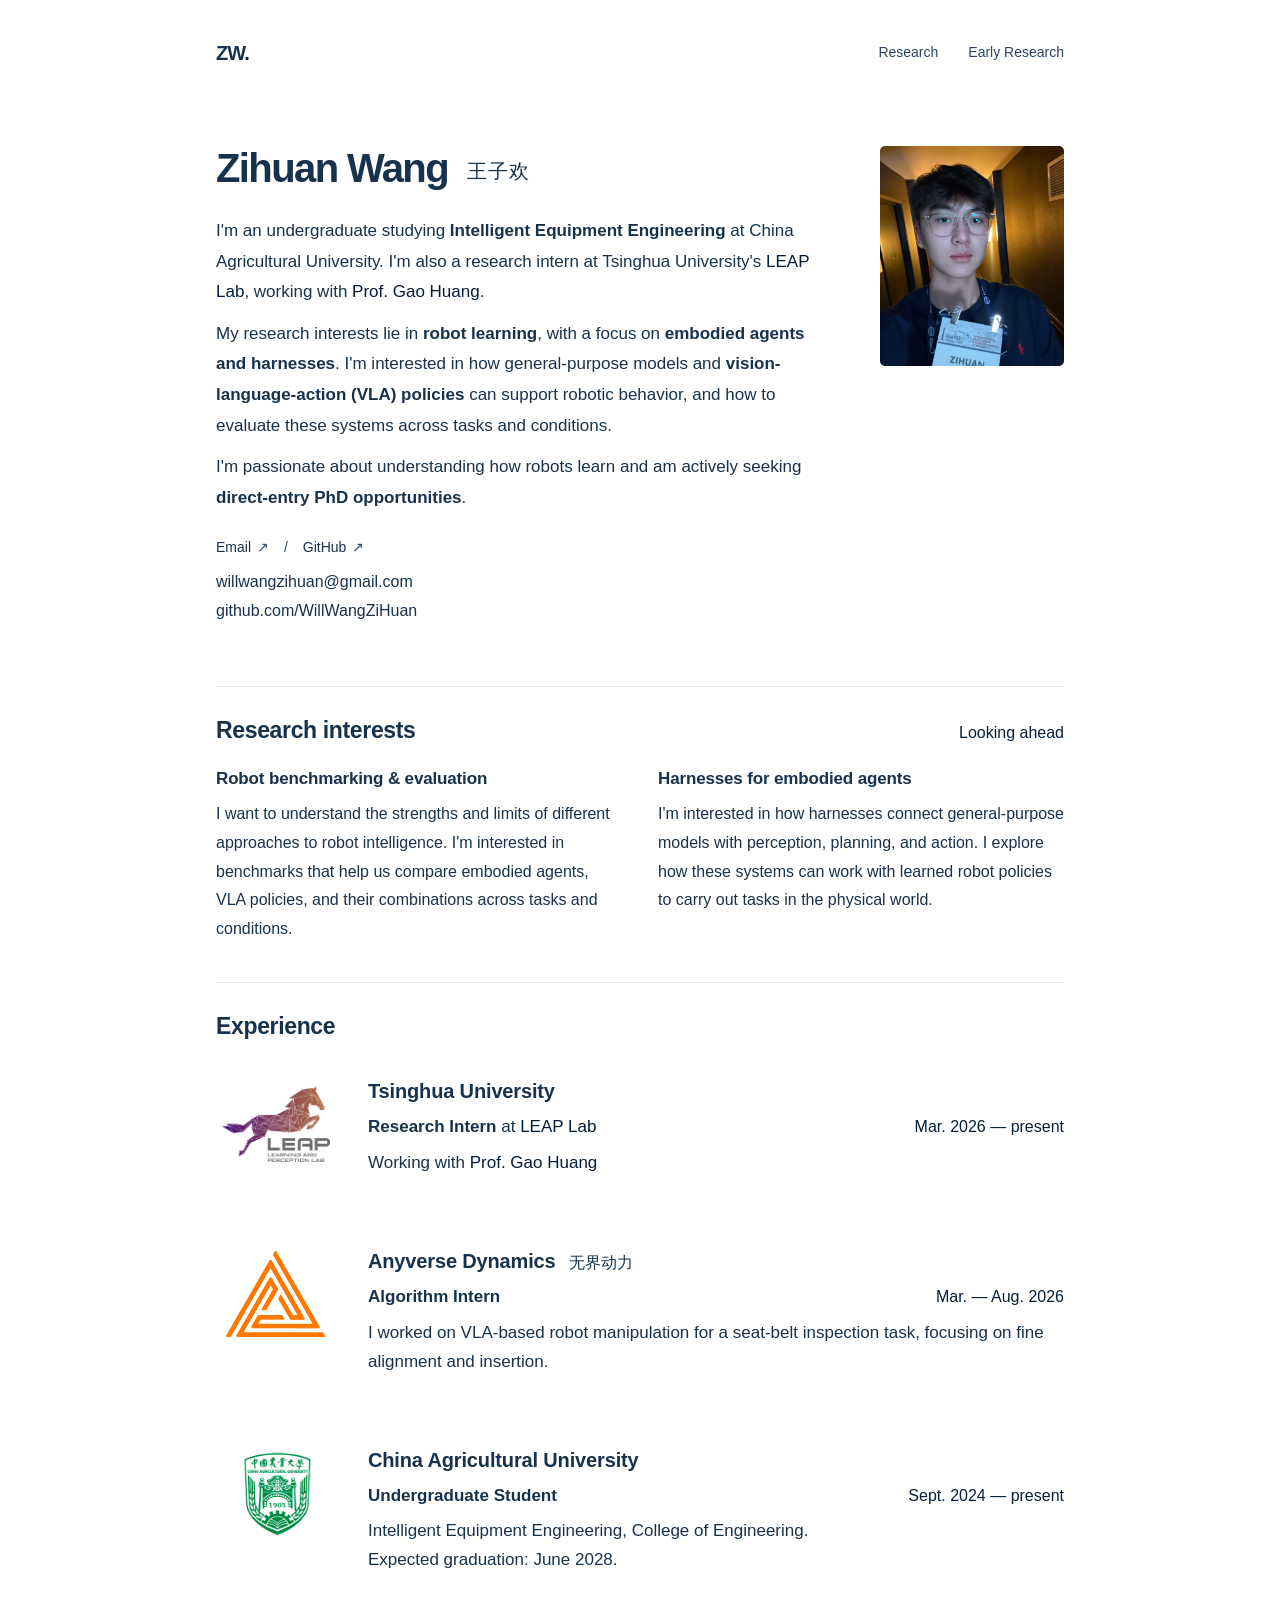
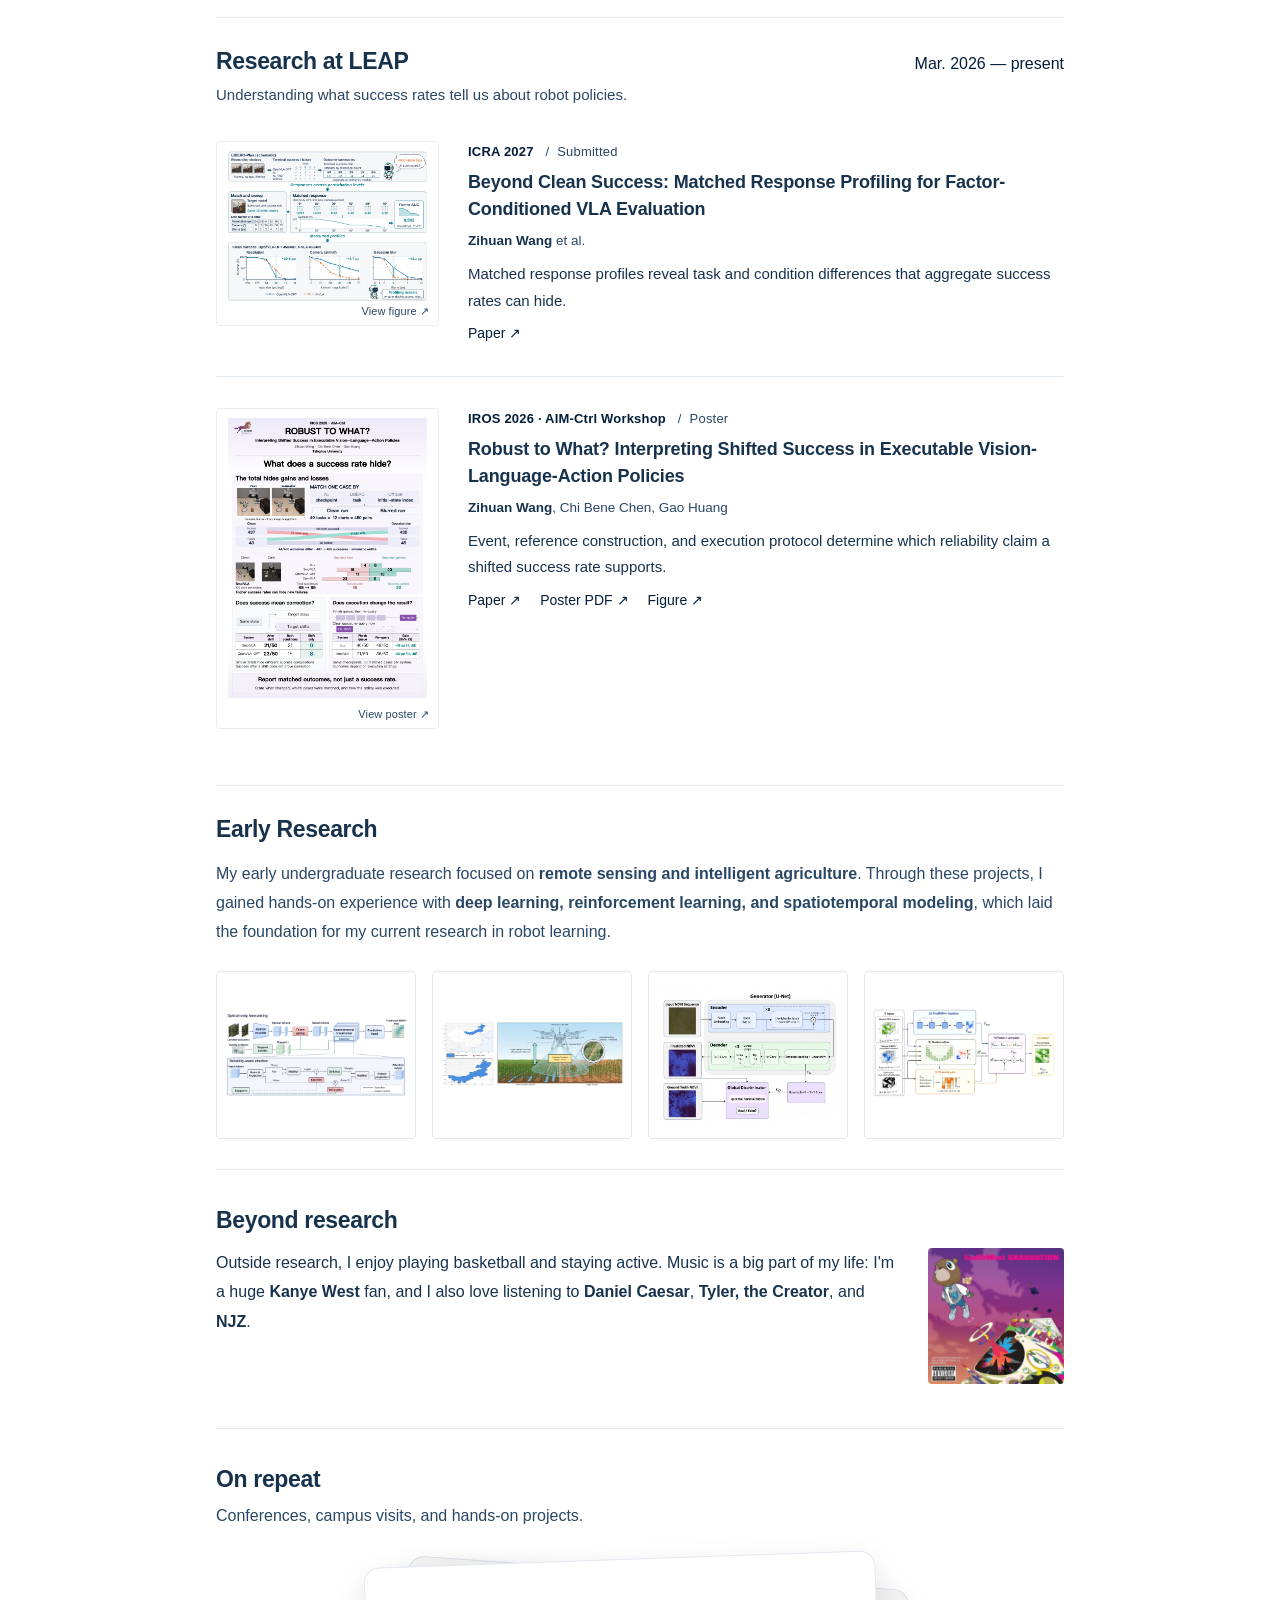
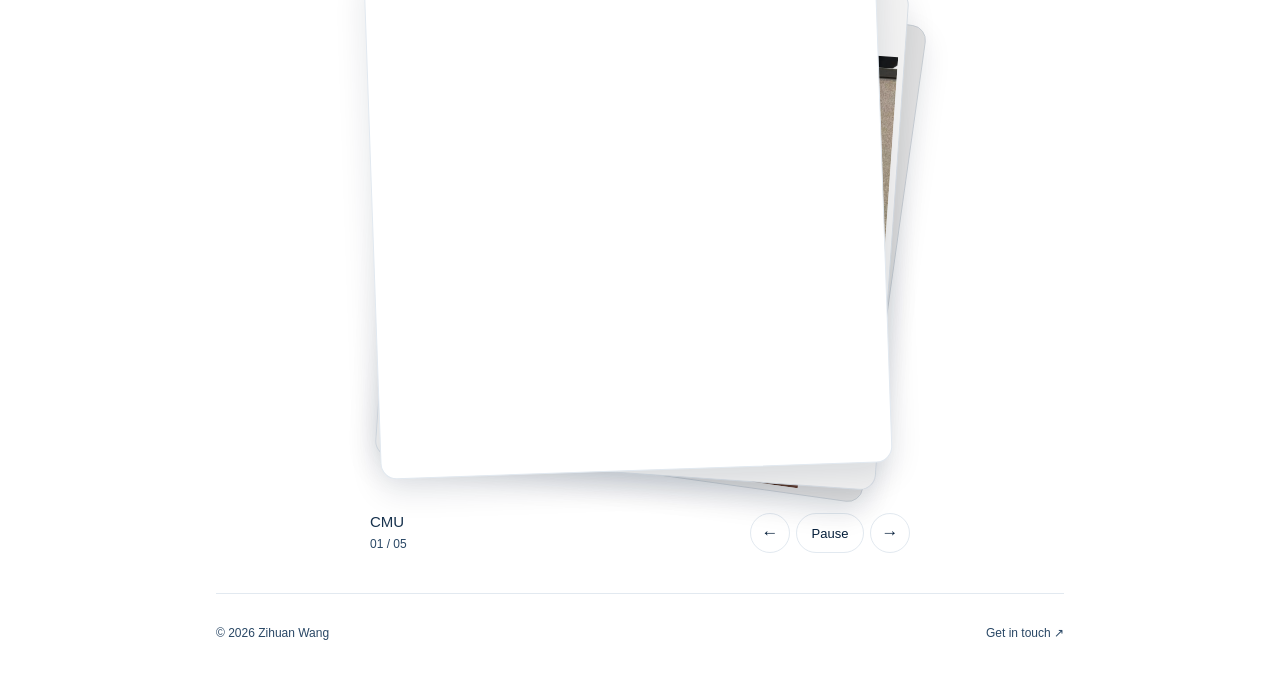
==== commit 06b7f6b0: "Replace photo journal with campus, conference, and project photos" ====
--- a/index.html
+++ b/index.html
@@ -174,26 +174,29 @@
 
       <section id="photos" class="photo-journal" aria-labelledby="photos-title">
         <h2 id="photos-title">On repeat</h2>
-        <p class="photo-intro">Music, records, and life in between.</p>
-        <div class="photo-viewer" role="region" aria-roledescription="carousel" aria-label="Music and life photos">
+        <p class="photo-intro">Conferences, campus visits, and hands-on projects.</p>
+        <div class="photo-viewer" role="region" aria-roledescription="carousel" aria-label="Conference, campus, and project photos">
           <button class="photo-stack" type="button" aria-label="View current photo in full" aria-describedby="photo-caption photo-count">
-            <span class="photo-card" data-depth="0" data-label="Kanye West" data-caption="A stage screen reading Kanye West.">
-              <img src="assets/images/moments/kanye-stage.jpg" alt="A stage screen with the words Kanye West." width="1206" height="1206" loading="lazy" decoding="async">
-            </span>
-            <span class="photo-card" data-depth="1" data-label="The collection" data-caption="Chinese Football CDs and merchandise." aria-hidden="true">
-              <img src="assets/images/moments/chinese-football.jpg" alt="Chinese Football CDs and illustrated band merchandise arranged together." width="3526" height="2236" loading="lazy" decoding="async">
-            </span>
-            <span class="photo-card" data-depth="2" data-label="Records" data-caption="A red record sleeve, up close." aria-hidden="true">
-              <img src="assets/images/moments/record.jpg" alt="A person holding a red record sleeve toward the camera." width="1521" height="1740" loading="lazy" decoding="async">
-            </span>
-            <span class="photo-card" data-depth="3" data-label="Live music" data-caption="A live music performance in a stadium." aria-hidden="true">
-              <img src="assets/images/moments/live-show.jpg" alt="A stadium at night with a performer on the stage and a large screen above." width="1706" height="1279" loading="lazy" decoding="async">
+            <span class="photo-card" data-depth="0" data-label="CMU" data-caption="At Carnegie Mellon University’s School of Computer Science.">
+              <img src="assets/images/moments/cmu.webp" alt="At Carnegie Mellon University’s School of Computer Science." width="1276" height="1702" loading="lazy" decoding="async">
+            </span>
+            <span class="photo-card" data-depth="1" data-label="IGARSS 2026 · Poster" data-caption="With my LiteMamba-cGAN poster at IGARSS 2026." aria-hidden="true">
+              <img src="assets/images/moments/igarss-poster.webp" alt="With my LiteMamba-cGAN poster at IGARSS 2026." width="1702" height="1276" loading="lazy" decoding="async">
+            </span>
+            <span class="photo-card" data-depth="2" data-label="IROS 2026" data-caption="With my poster at the IROS 2026 AIM-Ctrl Workshop." aria-hidden="true">
+              <img src="assets/images/moments/iros.webp" alt="With my poster at the IROS 2026 AIM-Ctrl Workshop." width="1351" height="1800" loading="lazy" decoding="async">
+            </span>
+            <span class="photo-card" data-depth="3" data-label="Hands-on with STM32" data-caption="Holding an STM32L4 development board." aria-hidden="true">
+              <img src="assets/images/moments/stm32.webp" alt="Holding an STM32L4 development board." width="1800" height="1350" loading="lazy" decoding="async">
+            </span>
+            <span class="photo-card" data-depth="4" data-label="IGARSS 2026" data-caption="At IGARSS 2026 in Washington, D.C." aria-hidden="true">
+              <img src="assets/images/moments/igarss.webp" alt="At IGARSS 2026 in Washington, D.C." width="1350" height="1800" loading="lazy" decoding="async">
             </span>
           </button>
           <div class="photo-toolbar">
             <div class="photo-meta" aria-live="off" aria-atomic="true">
-              <p id="photo-caption">Kanye West</p>
-              <p id="photo-count">01 / 04</p>
+              <p id="photo-caption">CMU</p>
+              <p id="photo-count">01 / 05</p>
             </div>
             <div class="photo-controls">
               <button id="photo-prev" type="button" aria-label="Previous photo">←</button>
--- a/styles.css
+++ b/styles.css
@@ -94,13 +94,12 @@
 .photo-journal { padding: 34px 0 38px; border-bottom: 1px solid var(--line); overflow: hidden; }
 .photo-intro { color: var(--muted); font-size: 16px; margin-top: 8px; }
 .photo-viewer { max-width: 560px; margin: 30px auto 0; }
-.photo-stack { display: block; position: relative; isolation: isolate; width: calc(100% - 48px); aspect-ratio: 4 / 3; margin: 20px 36px 40px 12px; padding: 0; border: 0; background: none; cursor: zoom-in; touch-action: pan-y; }
-.photo-card { position: absolute; inset: 0; display: block; padding: 6px; border: 1px solid var(--line); border-radius: 16px; background: #fff; box-shadow: 0 12px 32px #041e3a1c; pointer-events: none; transition: transform .7s cubic-bezier(.22, 1, .36, 1), opacity .5s ease, filter .7s ease; }
-.photo-card img { display: block; width: 100%; height: 100%; object-fit: cover; border-radius: 10px; user-select: none; -webkit-user-drag: none; }
+.photo-stack { display: block; position: relative; isolation: isolate; width: calc(100% - 48px); aspect-ratio: 1 / 1; margin: 20px 36px 40px 12px; padding: 0; border: 0; background: none; cursor: zoom-in; touch-action: pan-y; }
+.photo-card { z-index: 1; opacity: 0; transform: translate(-12%, 18px) rotate(-12deg) scale(.9); position: absolute; inset: 0; display: block; padding: 6px; border: 1px solid var(--line); border-radius: 16px; background: #fff; box-shadow: 0 12px 32px #041e3a1c; pointer-events: none; transition: transform .7s cubic-bezier(.22, 1, .36, 1), opacity .5s ease, filter .7s ease; }
+.photo-card img { display: block; width: 100%; height: 100%; object-fit: contain; border-radius: 10px; user-select: none; -webkit-user-drag: none; }
 .photo-card[data-depth="0"] { z-index: 4; transform: rotate(-2deg); opacity: 1; }
 .photo-card[data-depth="1"] { z-index: 3; transform: translate(14px, 8px) rotate(4deg) scale(.98); opacity: 1; filter: brightness(.95); }
 .photo-card[data-depth="2"] { z-index: 2; transform: translate(28px, 17px) rotate(8deg) scale(.94); opacity: 1; filter: brightness(.88); }
-.photo-card[data-depth="3"] { z-index: 1; transform: translate(-12%, 18px) rotate(-12deg) scale(.9); opacity: 0; }
 .photo-card.is-turning { z-index: 5; animation: turn-photo .7s cubic-bezier(.4, 0, .2, 1) both; }
 @keyframes turn-photo {
   0% { transform: rotate(-2deg); opacity: 1; }
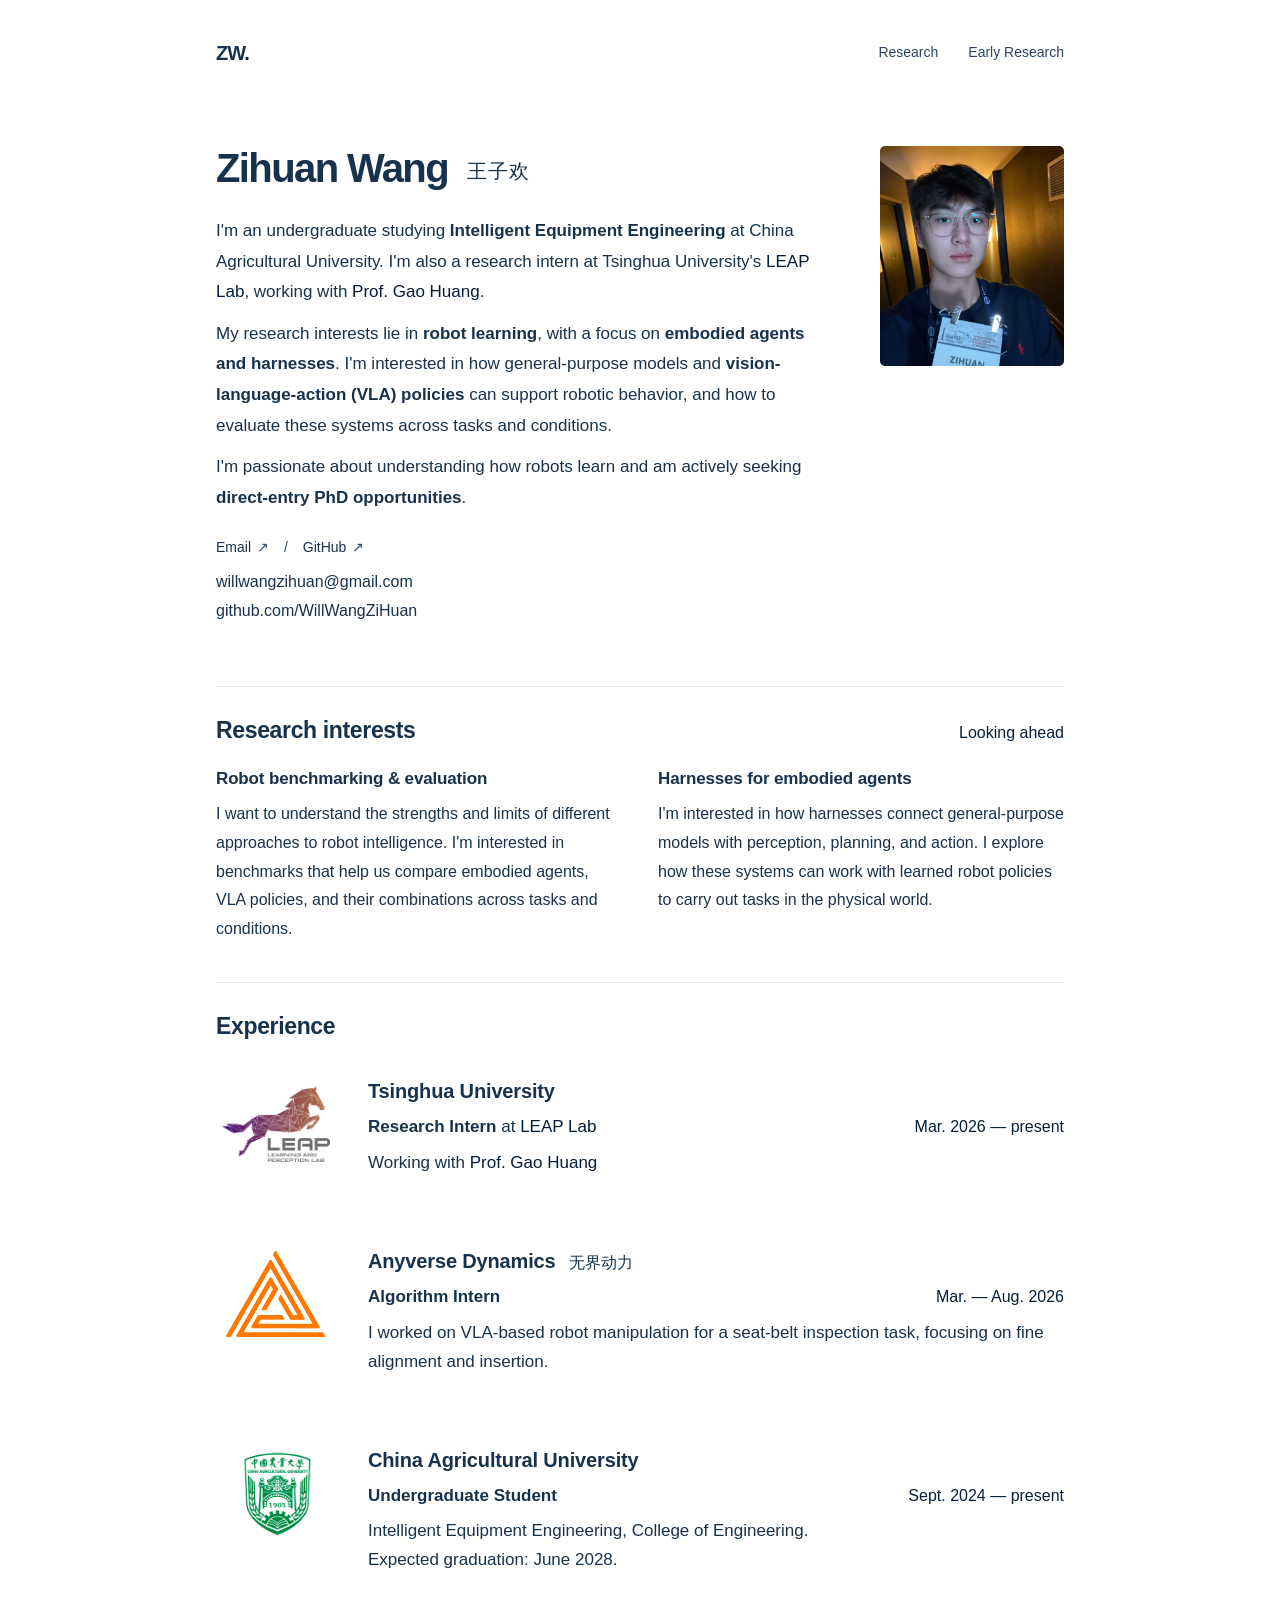
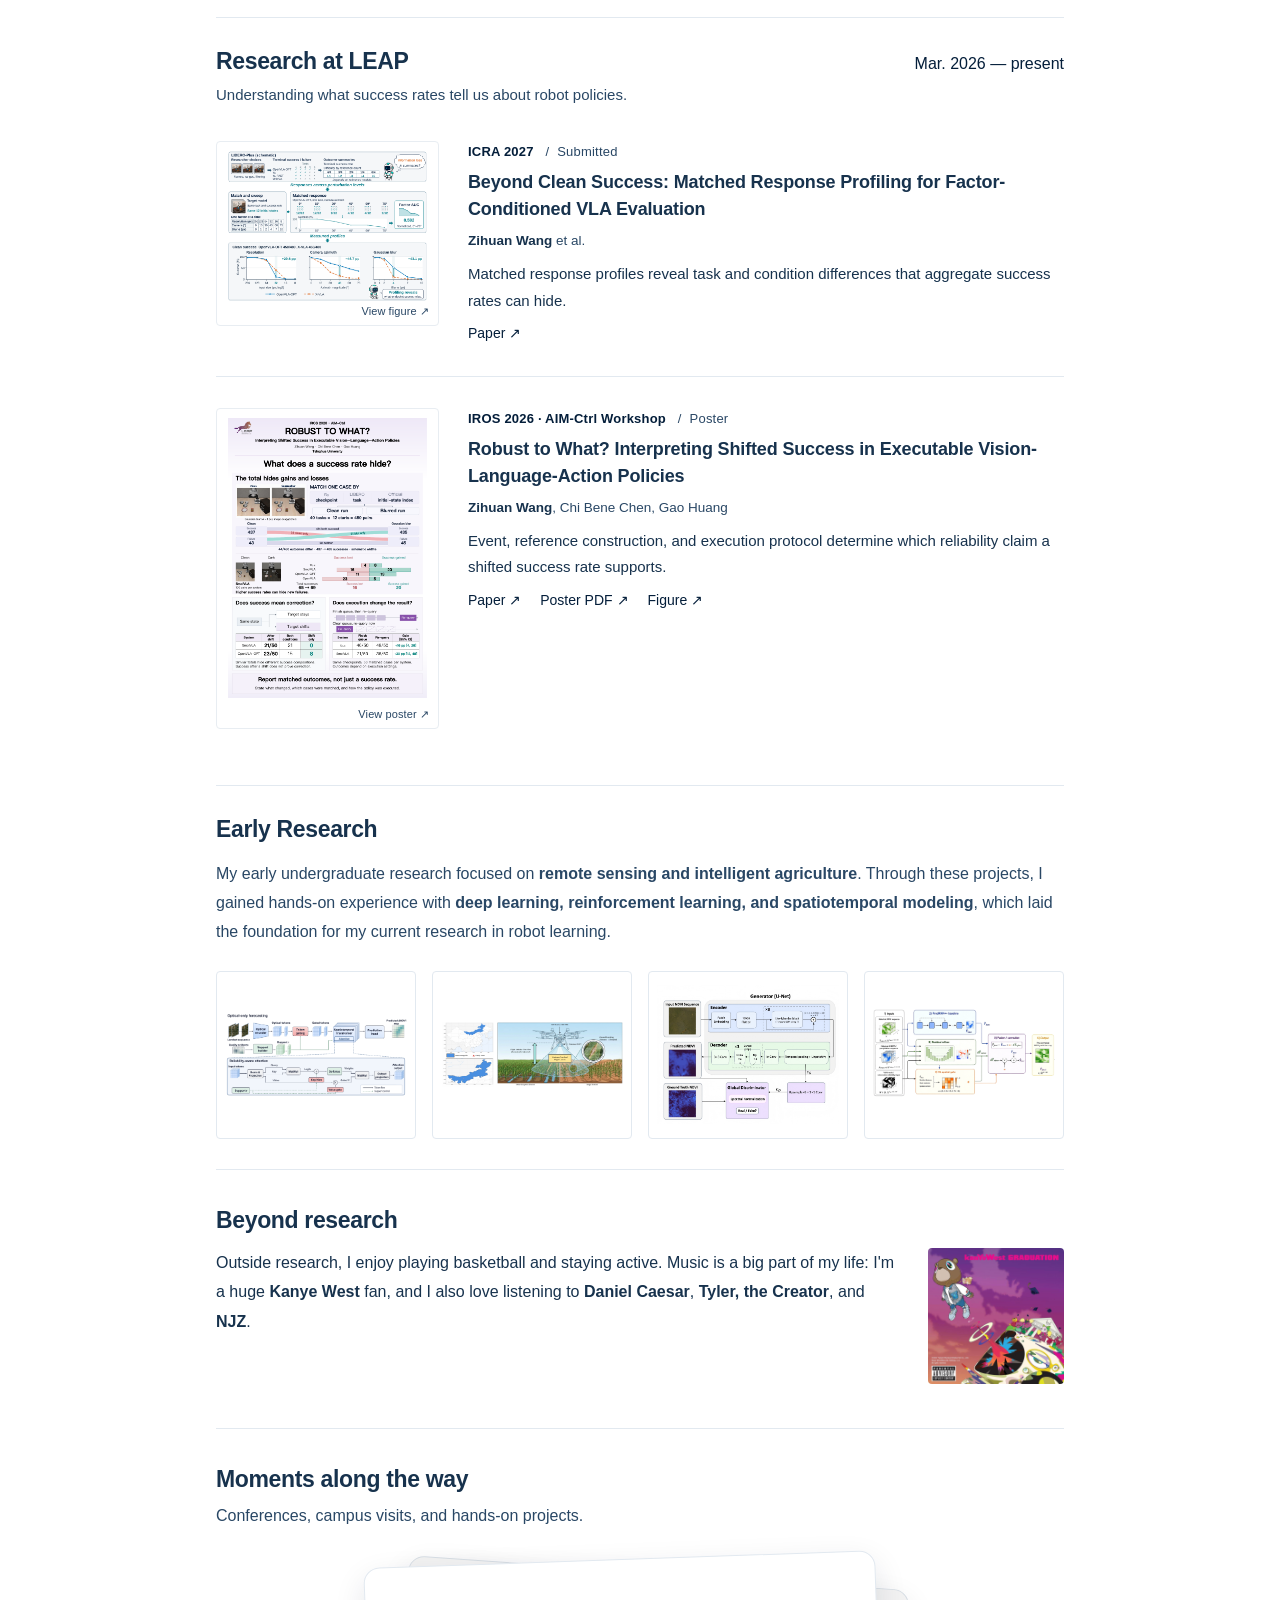
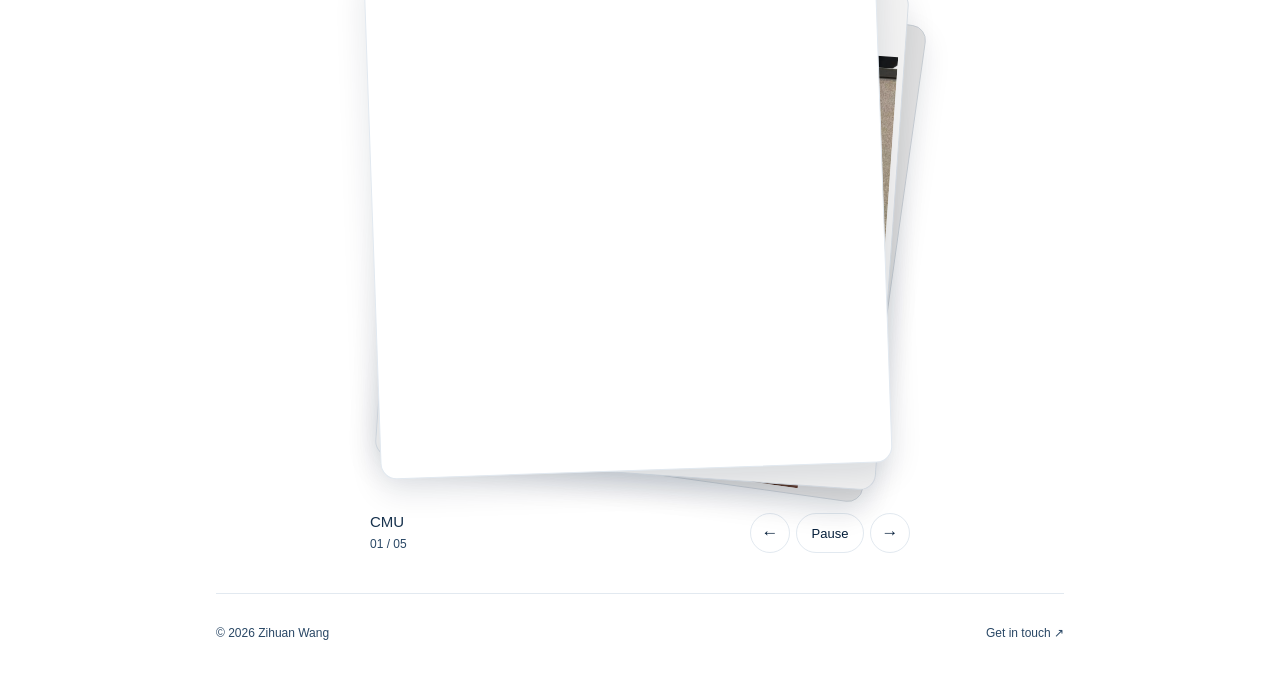
==== commit 2eeedcfd: "Rename photo journal to Moments along the way" ====
--- a/index.html
+++ b/index.html
@@ -173,7 +173,7 @@
       </section>
 
       <section id="photos" class="photo-journal" aria-labelledby="photos-title">
-        <h2 id="photos-title">On repeat</h2>
+        <h2 id="photos-title">Moments along the way</h2>
         <p class="photo-intro">Conferences, campus visits, and hands-on projects.</p>
         <div class="photo-viewer" role="region" aria-roledescription="carousel" aria-label="Conference, campus, and project photos">
           <button class="photo-stack" type="button" aria-label="View current photo in full" aria-describedby="photo-caption photo-count">
